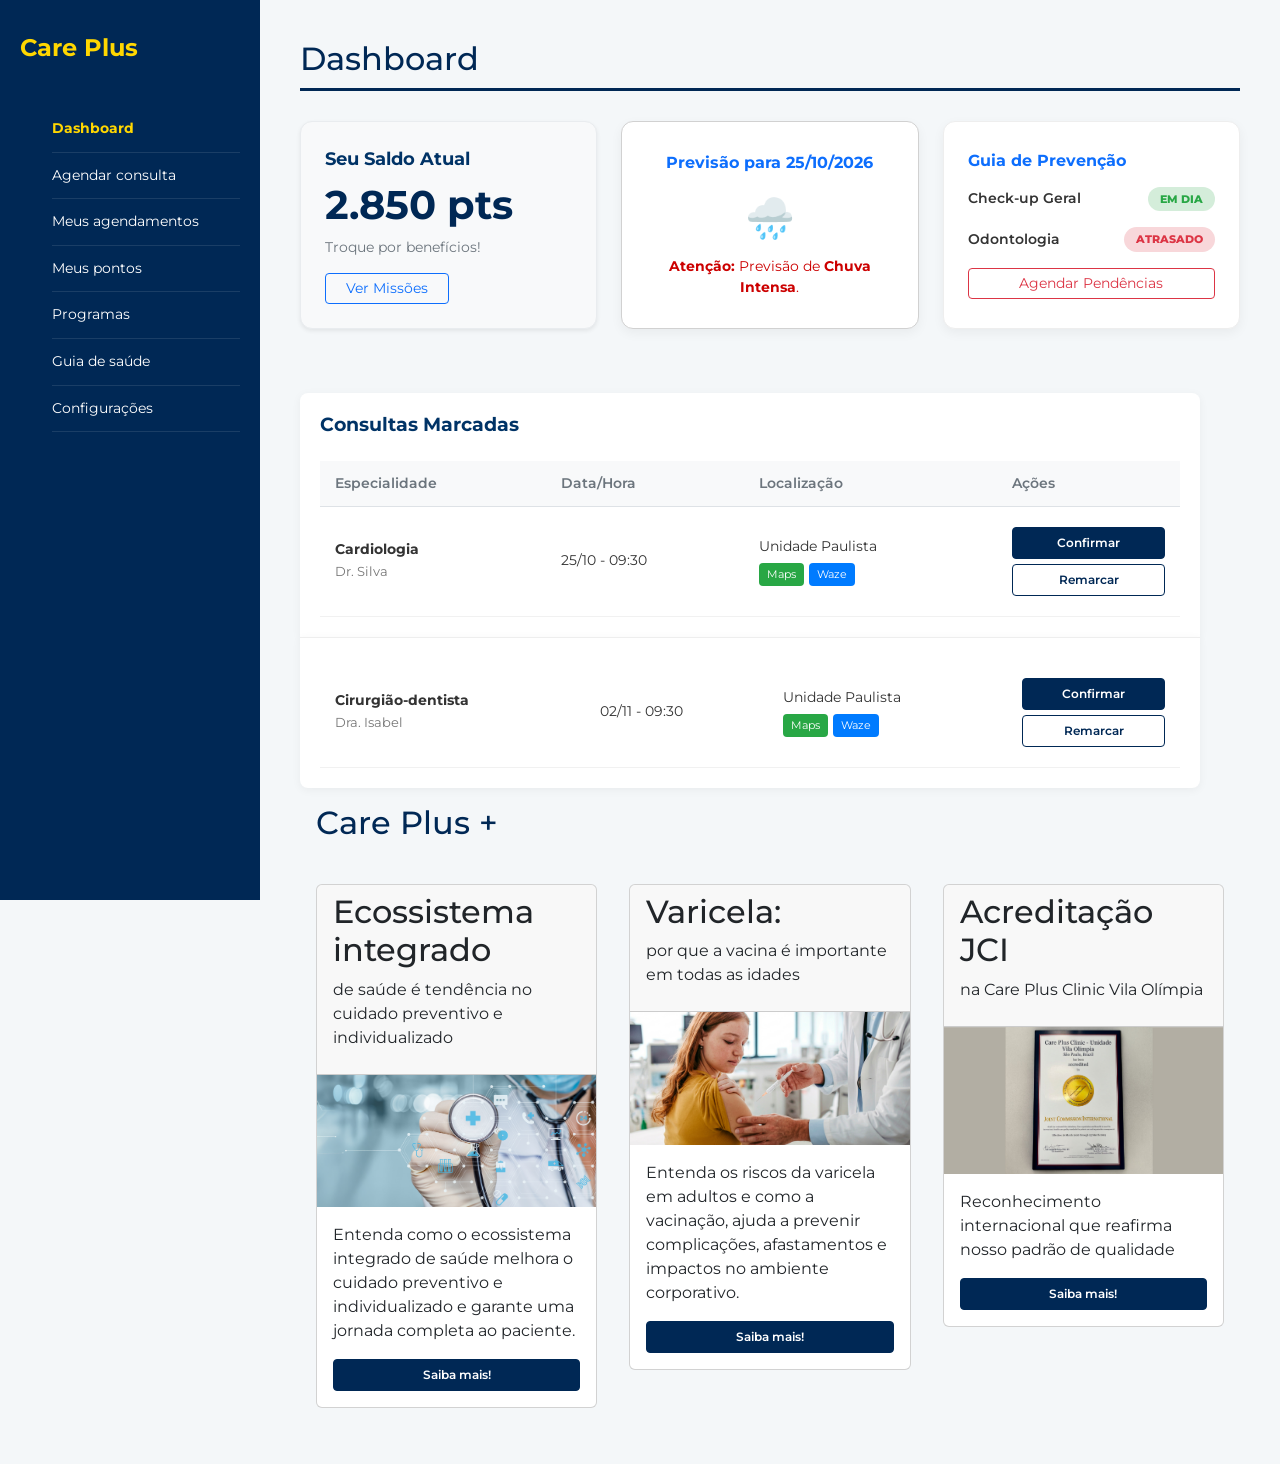
==== index.html @ 46549e26 "First commit" ====
<!DOCTYPE html>
<html lang="pt-BR">

<head>
    <meta charset="UTF-8">
    <meta name="viewport" content="width=device-width, initial-scale=1.0">
    <link href="https://fonts.googleapis.com/css2?family=Montserrat:wght@400;700&display=swap" rel="stylesheet">
    <link href="https://cdn.jsdelivr.net/npm/bootstrap@5.3.3/dist/css/bootstrap.min.css" rel="stylesheet" integrity="sha384-QWTKZyjpPEjISv5WaRU9OFeRpok6YctnYmDr5pNlyT2bRjXh0JMhjY6hW+ALEwIH" crossorigin="anonymous">
    <link rel="stylesheet" href="./src/css/style.css">
    <title>Care Plus</title>
</head>

<body>
    <nav class="sidebar">
        <a href="#" class="logo">Care Plus</a>
        <ul class="sidebar-menu">
            <li><a href="./index.html" class="active">Dashboard</a></li>
            <li><a href="./Agendar-consulta.html"> Agendar consulta</a></li>
            <li><a href="./Agendamento.html">Meus agendamentos</a></li>
            <li><a href="./Pagina-pontos.html">Meus pontos</a></li>
            <li><a href="">Programas</a></li>
            <li><a href="./Guia-de-saude.html">Guia de saúde</a></li>
            <li><a href="./Configuracoes.html">Configurações</a></li>
        </ul>
    </nav>

    <main class="content">
    <h1 class="page-title">Dashboard</h1>
    <div class="title-underline"></div>

    <!-- Resumo do Dashboard usando Grid do Bootstrap -->
    <div class="row mb-5">
        <!-- Card de Saldo de Pontos -->
        <div class="col-lg-4 col-md-12 mb-3">
            <div class="balance-card h-100 p-4 d-flex flex-column justify-content-center shadow-sm">
                <p class="balance-label mb-2">Seu Saldo Atual</p>
                <h2 class="balance-value mb-2" style="font-size: 2.5rem;">2.850 pts</h2>
                <p class="balance-footer mb-0">Troque por benefícios!</p>
                <a href="./Pagina-pontos.html" class="btn btn-sm btn-outline-primary mt-3 w-50">Ver Missões</a>
            </div>
        </div>

        <!-- Card de Previsão do Tempo (Movido para o grid) -->
        <div class="col-lg-4 col-md-6 mb-3">
            <div class="booking-card weather-card h-100 p-4 d-flex flex-column justify-content-center">
                <h3 class="fs-6 text-primary fw-bold mb-3">Previsão para <span id="weather-date">25/10/2026</span></h3>
                <div class="weather-info text-center">
                    <div id="weather-icon" style="font-size: 2.5rem;">🌧️</div>
                    <p class="weather-alert mt-2 mb-0" id="weather-text" style="font-size: 0.85rem;">
                        <strong>Atenção:</strong> Previsão de <strong>Chuva Intensa</strong>.
                    </p>
                </div>
            </div>
        </div>

        <!-- Card de Status do Guia de Saúde -->
        <div class="col-lg-4 col-md-6 mb-3">
            <div class="booking-card h-100 p-4 d-flex flex-column justify-content-center">
                <h3 class="fs-6 text-primary fw-bold mb-3">Guia de Prevenção</h3>
                <div class="d-flex justify-content-between align-items-center mb-3">
                    <span class="fw-semibold" style="font-size: 0.9rem; color: #333;">Check-up Geral</span>
                    <span class="status-badge status-on-time">EM DIA</span>
                </div>
                <div class="d-flex justify-content-between align-items-center">
                    <span class="fw-semibold" style="font-size: 0.9rem; color: #333;">Odontologia</span>
                    <span class="status-badge status-late">ATRASADO</span>
                </div>
                <a href="./Guia-de-saude.html" class="btn btn-sm btn-outline-danger mt-3 w-100">Agendar Pendências</a>
            </div>
        </div>
    </div>

    <!-- Container para aproximar os cards -->
    <div class="cards-container">
        <!-- Primeiro Card (com título) -->
        <div class="appointment-card">
            <h2 class="card-subtitle">Consultas Marcadas</h2>
            <table class="appointment-table">
                <thead class="table-header">
                    <tr>
                        <th>Especialidade</th>
                        <th>Data/Hora</th>
                        <th>Localização</th>
                        <th>Ações</th>
                    </tr>
                </thead>
                <tbody>
                    <tr class="table-row">
                        <td class="specialty-info">
                            <strong>Cardiologia</strong>
                            <span>Dr. Silva</span>
                        </td>
                        <td>25/10 - 09:30</td>
                        <td>
                            <div class="location-container">
                                <span class="location-name">Unidade Paulista</span>
                                <div class="map-buttons">
                                    <a href="#" class="btn-tag btn-maps">Maps</a>
                                    <a href="#" class="btn-tag btn-waze">Waze</a>
                                </div>
                            </div>
                        </td>
                        <td>
                            <div class="action-buttons">
                                <button class="btn-action btn-confirm">Confirmar</button>
                                <button class="btn-action btn-reschedule">Remarcar</button>
                            </div>
                        </td>
                    </tr>
                </tbody>
            </table>
        </div>

        <!-- Segundo Card (sem título repetido, colado ao de cima) -->
        <div class="appointment-card no-title">
            <table class="appointment-table">
                <tbody>
                    <tr class="table-row">
                        <td class="specialty-info">
                            <strong>Cirurgião-dentista</strong>
                            <span>Dra. Isabel</span>
                        </td>
                        <td>02/11 - 09:30</td>
                        <td>
                            <div class="location-container">
                                <span class="location-name">Unidade Paulista</span>
                                <div class="map-buttons">
                                    <a href="#" class="btn-tag btn-maps">Maps</a>
                                    <a href="#" class="btn-tag btn-waze">Waze</a>
                                </div>
                            </div>
                        </td>
                        <td>
                            <div class="action-buttons">
                                <button class="btn-action btn-confirm">Confirmar</button>
                                <button class="btn-action btn-reschedule">Remarcar</button>
                            </div>
                        </td>
                    </tr>
                </tbody>
            </table>
        </div>
        <h1 class="page-title p-3">Care Plus +</h1>
        <div class="container">
                <div class="row">
                    <div class="col-lg-4 col-md-6 col-12 p-3">
                        <article class="card">
                            <header class="card-header">
                                <h2>Ecossistema integrado</h2>
                                <p>de saúde é tendência no cuidado preventivo e individualizado</p>
                            </header>
                            <img src="./src/img/adb32c8ff8721509fed67915687e9dc5dc187ed1.png" alt="Ecossistema integrado de saúde">
                            <div class="card-body">
                                <p class="card-text">
                                    Entenda como o ecossistema integrado de saúde melhora o cuidado preventivo e individualizado e garante uma jornada completa ao paciente.
                                </p>
                                <div class="action-buttons">
                                    <a href="#" class="btn btn-action btn-confirm">Saiba mais!</a>
                                </div>
                            </div>
                        </article>
                    </div>
                    <div class="col-lg-4 col-md-6 col-12 p-3">
                        <article class="card">
                            <header class="card-header">
                                <h2>Varicela:</h2>
                                <p>por que a vacina é importante em todas as idades</p>
                            </header>
                            <img src="./src/img/3e866a7a24cf7e8a4d8854680a88104a58f24cfa.png" alt="Ecossistema integrado de saúde">
                            <div class="card-body">
                                <p class="card-text">
                                    Entenda os riscos da varicela em adultos e como a vacinação, ajuda a prevenir complicações, afastamentos e impactos no ambiente corporativo.
                                </p>
                                <div class="action-buttons">
                                    <a href="#" class="btn btn-action btn-confirm">Saiba mais!</a>
                                </div>
                            </div>
                        </article>
                    </div>
                    <div class="col-lg-4 col-md-6 col-12 p-3">
                        <article class="card">
                            <header class="card-header">
                                <h2>Acreditação JCI</h2>
                                <p>na Care Plus Clinic Vila Olímpia </p>
                            </header>
                            <img src="./src/img/638dde275ce7fde5e93590af9e7d59e9646ac11d.jpeg" alt="Ecossistema integrado de saúde">
                            <div class="card-body">
                                <p class="card-text">
                                    Reconhecimento internacional que reafirma nosso padrão de qualidade
                                </p>
                                <div class="action-buttons">
                                    <a href="#" class="btn btn-action btn-confirm">Saiba mais!</a>
                                </div>
                            </div>
                        </article>
                    </div>
                </div>
            </div>
    </div>
</main>
    <script src="https://cdn.jsdelivr.net/npm/bootstrap@5.3.3/dist/js/bootstrap.bundle.min.js" integrity="sha384-YvpcrYf0tY3lHB60NNkmxc5s9fDVZLESaAA55NDzOxhy9GkcIdslK1eN7N6jIeHz" crossorigin="anonymous"></script>
</body>

</html>
---- src/css/style.css ----
:root {
    --azul-escuro: #002855;
    --azul-tag: #007bff;
    --verde-tag: #28a745;
    --cinza-fundo: #f4f7f9;
    --dourado: #FFD700;
}

* { margin: 0; padding: 0; box-sizing: border-box; font-family: 'Montserrat', sans-serif; }

body { display: flex; background-color: var(--cinza-fundo); min-height: 100vh; flex-direction: row; }
img { max-width: 100%; height: auto; }

/* SIDEBAR */
.sidebar {
    width: 260px;
    background-color: var(--azul-escuro);
    color: white;
    padding: 30px 20px;
    height: 100vh;
    position: fixed;
}

.sidebar .logo {
    font-size: 1.5rem;
    font-weight: 700;
    color: var(--dourado);
    text-decoration: none;
    display: block;
    margin-bottom: 40px;
}

.sidebar-menu { list-style: none; }
.sidebar-menu a {
    color: white;
    text-decoration: none;
    display: block;
    padding: 12px 0;
    border-bottom: 1px solid rgba(255,255,255,0.1);
    font-size: 0.9rem;
}

.sidebar-menu a.active { color: var(--dourado); font-weight: 700; }

/* CONTENT AREA */
.content { margin-left: 260px; padding: 40px; width: calc(100% - 260px); }

.page-title { color: var(--azul-escuro); font-size: 2rem; margin-bottom: 10px; }
.title-underline { height: 3px; background: var(--azul-escuro); width: 100%; margin-bottom: 30px; }

/* CARDS PROXIMITY */
.cards-container { display: flex; flex-direction: column; gap: 0px; } /* Gap 0 para ficarem colados */

.appointment-card {
    background: white;
    padding: 20px;
    border-radius: 8px 8px 0 0;
    box-shadow: 0 2px 10px rgba(0,0,0,0.05);
    max-width: 900px;
    width: 100%;
}

.appointment-card.no-title {
    border-radius: 0 0 8px 8px;
    border-top: 1px solid #eee;
}

.card-subtitle { color: var(--azul-escuro); font-size: 1.1rem; margin-bottom: 20px; }

/* TABLE STYLES */
.appointment-table { width: 100%; border-collapse: collapse; }
.table-header th { text-align: left; padding: 10px; color: #666; font-size: 0.8rem; border-bottom: 1px solid #eee; }
.table-row td { padding: 15px 10px; border-bottom: 1px solid #f9f9f9; font-size: 0.9rem; }

.specialty-info strong { display: block; }
.specialty-info span { font-size: 0.8rem; color: #777; }

/* BUTTONS */
.map-buttons { display: flex; gap: 5px; margin-top: 5px; }
.btn-tag { padding: 3px 8px; border-radius: 4px; color: white; font-size: 0.7rem; text-decoration: none; }
.btn-maps { background: var(--verde-tag); }
.btn-waze { background: var(--azul-tag); }

.action-buttons { display: flex; flex-direction: column; gap: 5px; }
.btn-action { padding: 6px; border-radius: 4px; border: 1px solid var(--azul-escuro); font-weight: 600; cursor: pointer; font-size: 0.75rem; }
.btn-confirm { background: var(--azul-escuro); color: white; }
.btn-reschedule { background: white; color: var(--azul-escuro); }

.points-dashboard {
    display: flex;
    justify-content: space-between;
    align-items: flex-start;
    gap: 40px;
    max-width: 1000px;
}

.points-info {
    flex: 2;
    display: flex;
    flex-direction: column;
    gap: 20px;
}

/* Card de Saldo */
.balance-card {
    background-color: #f8f9fa;
    padding: 30px;
    border-radius: 12px;
    border: 1px solid #e9ecef;
}

.balance-label {
    color: #003366;
    font-weight: 700;
    font-size: 1.1rem;
    margin-bottom: 10px;
}

.balance-value {
    color: #002855;
    font-size: 3rem;
    font-weight: 700;
    margin-bottom: 10px;
}

.balance-footer {
    color: #6c757d;
    font-size: 0.85rem;
}

/* Missões */
.missions-container {
    display: flex;
    flex-direction: column;
    gap: 15px;
}

.mission-card {
    background: white;
    padding: 20px;
    border-radius: 8px;
    box-shadow: 0 4px 12px rgba(0,0,0,0.05);
    position: relative;
    overflow: hidden;
}

/* Detalhe dourado no topo do card de missão */
.mission-accent.gold {
    position: absolute;
    top: 0;
    left: 0;
    width: 100%;
    height: 4px;
    background-color: #FFD700;
}

.mission-card h3 {
    color: #003366;
    font-size: 1.2rem;
    margin-bottom: 10px;
}

.mission-card p {
    color: #444;
    font-size: 0.9rem;
    margin-bottom: 15px;
}

.btn-participate {
    background-color: #002855;
    color: white;
    border: none;
    padding: 8px 20px;
    border-radius: 4px;
    font-weight: 600;
    cursor: pointer;
    font-size: 0.8rem;
}

/* Espaço da Bibi */
.bibi-section {
    flex: 1;
    display: flex;
    justify-content: center;
}

.bibi-placeholder {
    width: 200px;
    height: 200px;
    border: 2px dashed #ccc;
    border-radius: 50%;
    display: flex;
    align-items: center;
    justify-content: center;
    color: #999;
    font-size: 0.8rem;
    text-align: center;
    background-color: rgba(255, 255, 255, 0.5);
}


/* Container do Card de Prevenção */
.prevention-card {
    background: white;
    padding: 30px;
    border-radius: 12px;
    box-shadow: 0 4px 12px rgba(0,0,0,0.05);
    max-width: 900px;
}

.card-subtitle {
    color: #003366;
    font-size: 1.2rem;
    font-weight: 700;
    margin-bottom: 25px;
}

/* Tabela de Histórico */
.history-table {
    width: 100%;
    border-collapse: collapse;
}

.table-header {
    background-color: #f8f9fa;
    text-align: left;
}

.table-header th {
    padding: 12px 15px;
    color: #6c757d;
    font-size: 0.85rem;
    font-weight: 600;
    border-bottom: 1px solid #dee2e6;
}

.table-row td {
    padding: 20px 15px;
    border-bottom: 1px solid #f1f1f1;
    font-size: 0.9rem;
    color: #333;
    vertical-align: middle;
}

/* Badges de Status (Em dia / Atrasado) */
.status-badge {
    display: inline-block;
    padding: 4px 12px;
    border-radius: 20px;
    font-size: 0.7rem;
    font-weight: 800;
    text-align: center;
}

.status-on-time {
    background-color: #d4edda;
    color: #28a745; /* Verde */
}

.status-late {
    background-color: #f8d7da;
    color: #dc3545; /* Vermelho */
}

/* Botão Agendar Agora */
.btn-schedule-now {
    background-color: #002855;
    color: white;
    border: none;
    padding: 8px 18px;
    border-radius: 4px;
    font-weight: 700;
    font-size: 0.8rem;
    cursor: pointer;
    transition: background 0.3s;
}

.btn-schedule-now:hover {
    background-color: #003d80;
}


/* GRID DE CONFIGURAÇÕES */
.settings-grid {
    display: grid;
    grid-template-columns: 1fr 1fr;
    gap: 25px;
    align-items: start;
}

.settings-card {
    background: white;
    padding: 25px;
    border-radius: 12px;
    box-shadow: 0 4px 15px rgba(0,0,0,0.05);
    margin-bottom: 25px;
}

.settings-card h3 {
    color: var(--azul-escuro);
    margin-bottom: 20px;
    font-size: 1.1rem;
    border-bottom: 1px solid #f0f0f0;
    padding-bottom: 10px;
}

/* CAMPOS DE ENTRADA */
.custom-form-group { margin-bottom: 15px; }
.custom-form-group label { display: block; font-size: 0.8rem; font-weight: 700; color: #555; margin-bottom: 5px; }
.custom-form-group input {
    width: 100%;
    padding: 10px;
    border: 1px solid #ddd;
    border-radius: 6px;
    background: #fdfdfd;
    font-size: 0.9rem;
}

.input-row { display: grid; grid-template-columns: 1fr 1fr; gap: 15px; }
.editable-input { position: relative; }
.edit-icon { position: absolute; right: 10px; top: 50%; transform: translateY(-50%); color: #002855; cursor: pointer; }

/* BOTÕES ESPECÍFICOS */
.btn-green { background: #28a745; color: white; border: none; padding: 5px 15px; border-radius: 4px; font-weight: 600; cursor: pointer; }
.btn-text { background: none; border: none; color: #002855; font-weight: 700; text-decoration: underline; cursor: pointer; font-size: 0.85rem; }
.btn-danger { background: #d9534f; color: white; border: none; padding: 12px; border-radius: 6px; font-weight: 700; cursor: pointer; }
.full-width { width: 100%; }

/* CARTEIRINHA DIGITAL */
.digital-card-preview {
    background: linear-gradient(135deg, #002855 0%, #004080 100%);
    border-radius: 10px;
    padding: 20px;
    color: white;
    position: relative;
    margin-top: 15px;
    display: flex;
    justify-content: space-between;
    align-items: center;
}

.card-brand { font-weight: 700; font-size: 0.9rem; }
.card-qr img { width: 60px; height: 60px; background: white; padding: 3px; border-radius: 4px; }

/* SWITCH (TOGGLE) */
.switch { position: relative; display: inline-block; width: 44px; height: 22px; }
.switch input { opacity: 0; width: 0; height: 0; }
.slider { position: absolute; cursor: pointer; top: 0; left: 0; right: 0; bottom: 0; background-color: #ccc; transition: .4s; border-radius: 34px; }
.slider:before { position: absolute; content: ""; height: 16px; width: 16px; left: 3px; bottom: 3px; background-color: white; transition: .4s; border-radius: 50%; }
input:checked + .slider { background-color: #28a745; }
input:checked + .slider:before { transform: translateX(22px); }

/* Container da Mascote */
.bibi-section {
    flex: 1;
    display: flex;
    justify-content: center;
    align-items: center;
    padding: 20px;
}

.bibi-container {
    width: 280px;  /* Tamanho fixo no desktop */
    height: 280px;
    border-radius: 50%;
    overflow: hidden; /* Corta o que sobrar da imagem para ficar circular */
    border: 4px solid #ffffff;
    box-shadow: 0 8px 24px rgba(0, 0, 0, 0.1);
    background-color: #f8f9fa;
    display: flex;
    justify-content: center;
    align-items: center;
}

/* Estilo da Imagem da Bibi */
.bibi-img {
    width: 100%;
    height: 100%;
    object-fit: cover; /* Faz a imagem preencher o círculo sem esticar ou achatar */
    object-position: center; /* Mantém o foco no centro da imagem */
    display: block;
}


/* Layout em Grade Superior */
.booking-top-grid {
    display: grid;
    grid-template-columns: 1fr 1.2fr 1.2fr;
    gap: 20px;
    margin-bottom: 25px;
}

.booking-card {
    background: white;
    padding: 20px;
    border-radius: 12px;
    box-shadow: 0 4px 12px rgba(0,0,0,0.05);
    border: 1px solid #eee;
}

.booking-card h3 {
    color: #003366;
    font-size: 1rem;
    margin-bottom: 15px;
    font-weight: 700;
}

/* Previsão do Tempo */
.weather-card {
    text-align: center;
    border: 1px solid #d1d1d1;
}

.weather-alert {
    color: #cc0000;
    font-size: 0.9rem;
    margin: 10px 0;
}

.weather-tip {
    font-size: 0.75rem;
    color: #555;
    font-style: italic;
}

/* Filtros */
.filters-grid {
    display: grid;
    grid-template-columns: repeat(4, 1fr);
    gap: 15px;
    margin-top: 20px;
}

.filter-group label {
    display: block;
    font-size: 0.85rem;
    font-weight: 700;
    margin-bottom: 8px;
    color: #333;
}

.custom-select {
    width: 100%;
    padding: 10px;
    border-radius: 6px;
    border: 1px solid #ccc;
    background-color: #f9f9f9;
    color: #444;
}

/* Botões de Agendamento */
.booking-actions {
    display: flex;
    justify-content: center;
    gap: 20px;
    margin-top: 40px;
    padding-top: 20px;
    border-top: 1px solid #eee;
}

.btn-primary {
    background-color: #002855;
    color: white;
    padding: 15px 30px;
    border: none;
    border-radius: 8px;
    font-weight: 700;
    cursor: pointer;
    transition: 0.3s;
}

.btn-online {
    background-color: #28a745;
    color: white;
    padding: 15px 30px;
    border: none;
    border-radius: 8px;
    font-weight: 700;
    cursor: pointer;
    transition: 0.3s;
}

.btn-online:hover { background-color: #218838; }
.btn-primary:hover { background-color: #003d80; }


.calendar-container {
    background: #fff;
    width: 100%;
    max-width: 350px;
    margin: 0 auto;
}

.calendar-header {
    display: flex;
    justify-content: space-between;
    align-items: center;
    padding: 10px;
    background-color: #002855;
    color: white;
    border-radius: 8px 8px 0 0;
}

.calendar-header button {
    background: none;
    border: none;
    color: white;
    font-size: 1.2rem;
    cursor: pointer;
}

.calendar-weekdays {
    display: grid;
    grid-template-columns: repeat(7, 1fr);
    text-align: center;
    font-weight: bold;
    font-size: 0.8rem;
    padding: 10px 0;
    background: #f8f9fa;
}

.calendar-days {
    display: grid;
    grid-template-columns: repeat(7, 1fr);
    gap: 5px;
    padding: 10px;
}

.calendar-day {
    aspect-ratio: 1 / 1;
    display: flex;
    align-items: center;
    justify-content: center;
    cursor: pointer;
    border-radius: 50%;
    font-size: 0.9rem;
    transition: 0.2s;
}

.calendar-day:hover {
    background-color: #e9ecef;
}

.calendar-day.selected {
    background-color: #002855 !important;
    color: white;
    font-weight: bold;
}

.calendar-day.today {
    border: 2px solid #002855;
}

.calendar-day.empty {
    cursor: default;
}

/* ========================================= */
/* MEDIA QUERIES (RESPONSIVIDADE CONSOLIDADA) */
/* ========================================= */

@media (max-width: 1100px) {
    .booking-top-grid, .filters-grid { grid-template-columns: 1fr; }
    .booking-actions { flex-direction: column; }
}

@media (max-width: 1024px) {
    .settings-grid { grid-template-columns: 1fr; }
}

@media (max-width: 768px) {
    body { flex-direction: column; }
    .sidebar { width: 100%; height: auto; position: relative; padding: 20px; }
    .sidebar-menu { display: flex; flex-wrap: wrap; gap: 10px; }
    .sidebar-menu a { border: none; padding: 5px 10px; background: rgba(255,255,255,0.1); border-radius: 4px; }
    .content { margin-left: 0; padding: 20px; width: 100%; }
    
    .appointment-table thead { display: none; }
    .table-row { display: flex; flex-direction: column; border-bottom: 2px solid #eee; }
    
    .points-dashboard { flex-direction: column-reverse; align-items: center; }
    .bibi-container { width: 180px; height: 180px; }
    .bibi-section { order: -1; margin-bottom: 20px; }
    
    .input-row { grid-template-columns: 1fr; }
}

@media (max-width: 600px) {
    .history-table thead { display: none; }
    .table-row { display: flex; flex-direction: column; gap: 10px; padding: 15px 0; }
    .table-row td { padding: 5px 15px; border: none; }
}
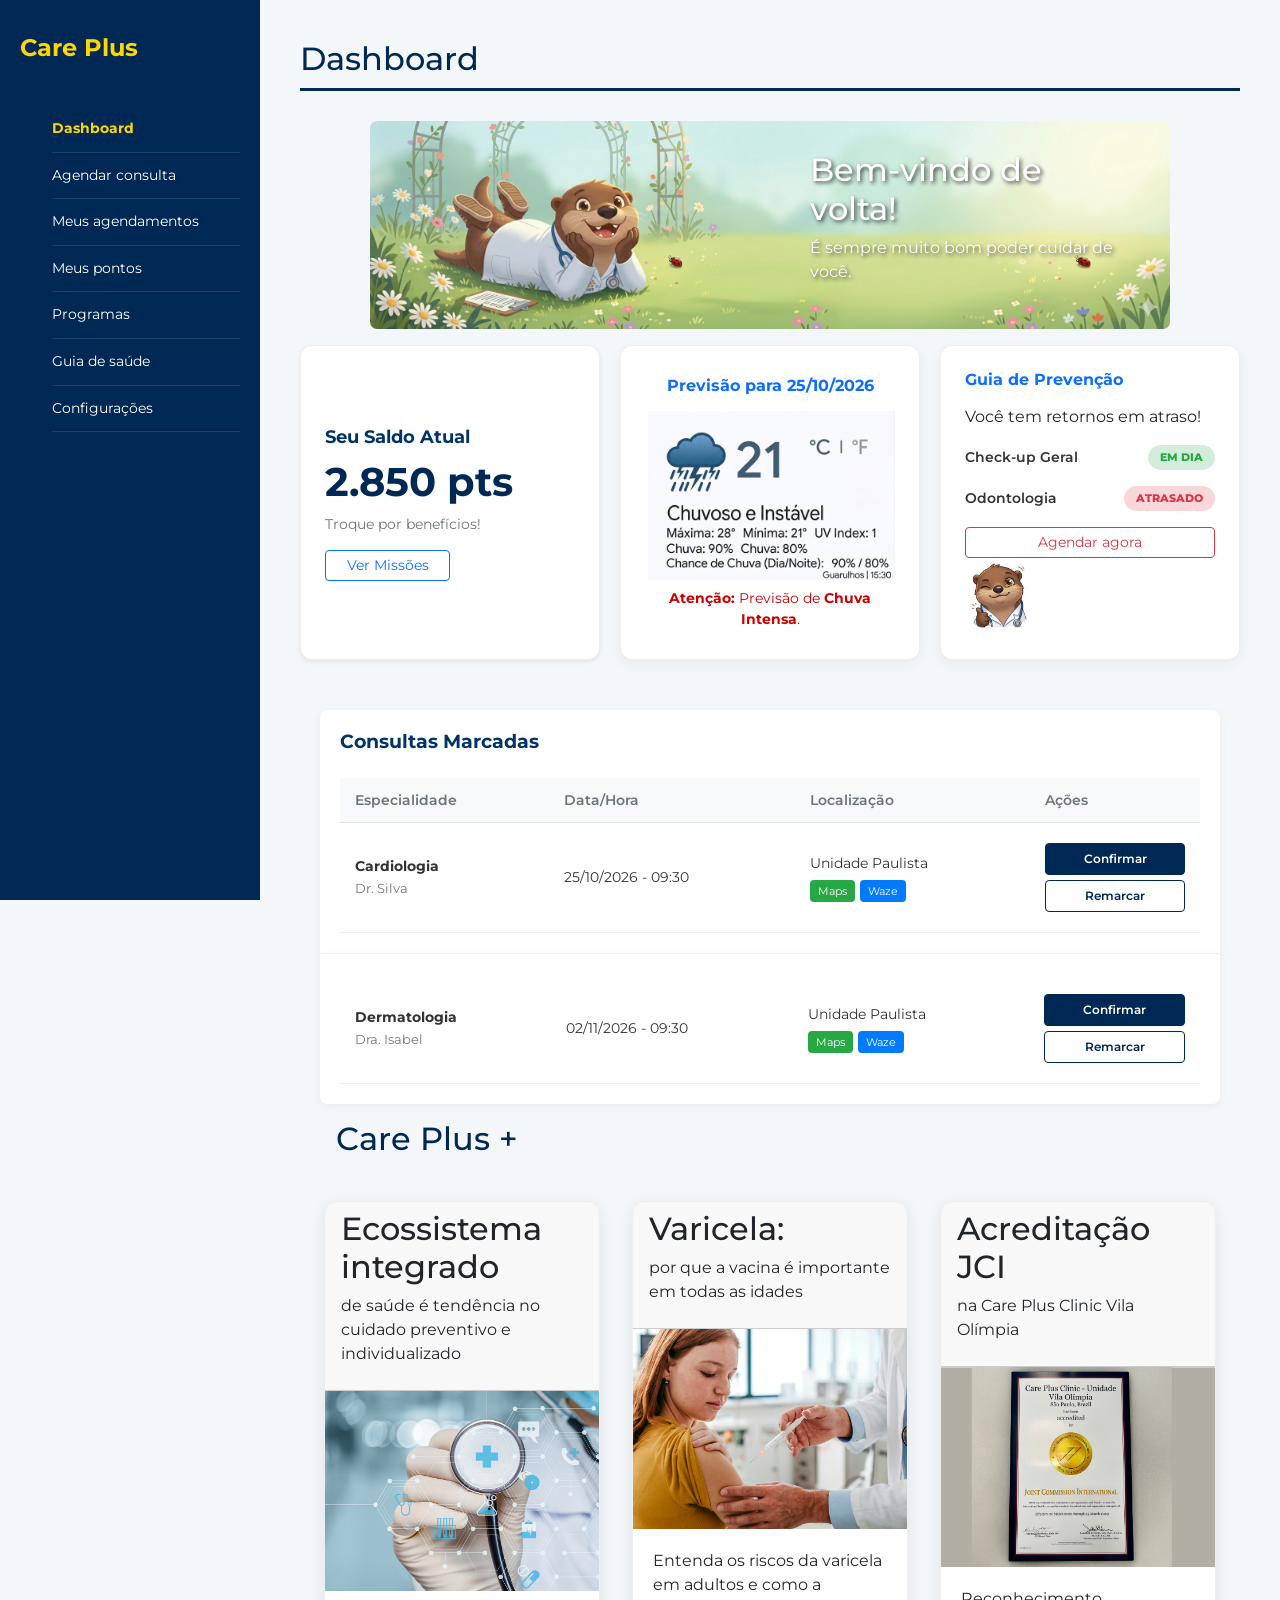
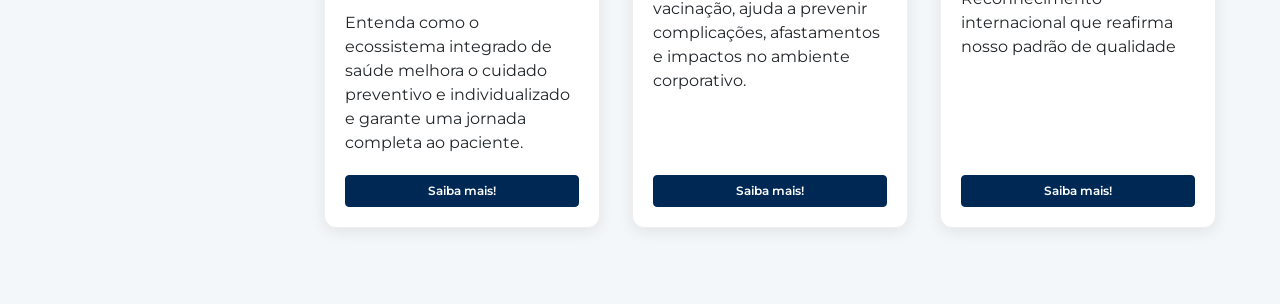
==== commit 9bf7e435: "Atualização do Dashboard - botões, cards, mascote e interações." ====
--- a/index.html
+++ b/index.html
@@ -5,7 +5,8 @@
     <meta charset="UTF-8">
     <meta name="viewport" content="width=device-width, initial-scale=1.0">
     <link href="https://fonts.googleapis.com/css2?family=Montserrat:wght@400;700&display=swap" rel="stylesheet">
-    <link href="https://cdn.jsdelivr.net/npm/bootstrap@5.3.3/dist/css/bootstrap.min.css" rel="stylesheet" integrity="sha384-QWTKZyjpPEjISv5WaRU9OFeRpok6YctnYmDr5pNlyT2bRjXh0JMhjY6hW+ALEwIH" crossorigin="anonymous">
+    <link href="https://cdn.jsdelivr.net/npm/bootstrap@5.3.3/dist/css/bootstrap.min.css" rel="stylesheet"
+        integrity="sha384-QWTKZyjpPEjISv5WaRU9OFeRpok6YctnYmDr5pNlyT2bRjXh0JMhjY6hW+ALEwIH" crossorigin="anonymous">
     <link rel="stylesheet" href="./src/css/style.css">
     <title>Care Plus</title>
 </head>
@@ -25,123 +26,145 @@
     </nav>
 
     <main class="content">
-    <h1 class="page-title">Dashboard</h1>
-    <div class="title-underline"></div>
-
-    <!-- Resumo do Dashboard usando Grid do Bootstrap -->
-    <div class="row mb-5">
-        <!-- Card de Saldo de Pontos -->
-        <div class="col-lg-4 col-md-12 mb-3">
-            <div class="balance-card h-100 p-4 d-flex flex-column justify-content-center shadow-sm">
-                <p class="balance-label mb-2">Seu Saldo Atual</p>
-                <h2 class="balance-value mb-2" style="font-size: 2.5rem;">2.850 pts</h2>
-                <p class="balance-footer mb-0">Troque por benefícios!</p>
-                <a href="./Pagina-pontos.html" class="btn btn-sm btn-outline-primary mt-3 w-50">Ver Missões</a>
-            </div>
-        </div>
-
-        <!-- Card de Previsão do Tempo (Movido para o grid) -->
-        <div class="col-lg-4 col-md-6 mb-3">
-            <div class="booking-card weather-card h-100 p-4 d-flex flex-column justify-content-center">
-                <h3 class="fs-6 text-primary fw-bold mb-3">Previsão para <span id="weather-date">25/10/2026</span></h3>
-                <div class="weather-info text-center">
-                    <div id="weather-icon" style="font-size: 2.5rem;">🌧️</div>
-                    <p class="weather-alert mt-2 mb-0" id="weather-text" style="font-size: 0.85rem;">
-                        <strong>Atenção:</strong> Previsão de <strong>Chuva Intensa</strong>.
-                    </p>
-                </div>
-            </div>
-        </div>
-
-        <!-- Card de Status do Guia de Saúde -->
-        <div class="col-lg-4 col-md-6 mb-3">
-            <div class="booking-card h-100 p-4 d-flex flex-column justify-content-center">
-                <h3 class="fs-6 text-primary fw-bold mb-3">Guia de Prevenção</h3>
-                <div class="d-flex justify-content-between align-items-center mb-3">
-                    <span class="fw-semibold" style="font-size: 0.9rem; color: #333;">Check-up Geral</span>
-                    <span class="status-badge status-on-time">EM DIA</span>
-                </div>
-                <div class="d-flex justify-content-between align-items-center">
-                    <span class="fw-semibold" style="font-size: 0.9rem; color: #333;">Odontologia</span>
-                    <span class="status-badge status-late">ATRASADO</span>
-                </div>
-                <a href="./Guia-de-saude.html" class="btn btn-sm btn-outline-danger mt-3 w-100">Agendar Pendências</a>
-            </div>
-        </div>
-    </div>
-
-    <!-- Container para aproximar os cards -->
-    <div class="cards-container">
-        <!-- Primeiro Card (com título) -->
-        <div class="appointment-card">
-            <h2 class="card-subtitle">Consultas Marcadas</h2>
-            <table class="appointment-table">
-                <thead class="table-header">
-                    <tr>
-                        <th>Especialidade</th>
-                        <th>Data/Hora</th>
-                        <th>Localização</th>
-                        <th>Ações</th>
-                    </tr>
-                </thead>
-                <tbody>
-                    <tr class="table-row">
-                        <td class="specialty-info">
-                            <strong>Cardiologia</strong>
-                            <span>Dr. Silva</span>
-                        </td>
-                        <td>25/10 - 09:30</td>
-                        <td>
-                            <div class="location-container">
-                                <span class="location-name">Unidade Paulista</span>
-                                <div class="map-buttons">
-                                    <a href="#" class="btn-tag btn-maps">Maps</a>
-                                    <a href="#" class="btn-tag btn-waze">Waze</a>
-                                </div>
-                            </div>
-                        </td>
-                        <td>
-                            <div class="action-buttons">
-                                <button class="btn-action btn-confirm">Confirmar</button>
-                                <button class="btn-action btn-reschedule">Remarcar</button>
-                            </div>
-                        </td>
-                    </tr>
-                </tbody>
-            </table>
-        </div>
-
-        <!-- Segundo Card (sem título repetido, colado ao de cima) -->
-        <div class="appointment-card no-title">
-            <table class="appointment-table">
-                <tbody>
-                    <tr class="table-row">
-                        <td class="specialty-info">
-                            <strong>Cirurgião-dentista</strong>
-                            <span>Dra. Isabel</span>
-                        </td>
-                        <td>02/11 - 09:30</td>
-                        <td>
-                            <div class="location-container">
-                                <span class="location-name">Unidade Paulista</span>
-                                <div class="map-buttons">
-                                    <a href="#" class="btn-tag btn-maps">Maps</a>
-                                    <a href="#" class="btn-tag btn-waze">Waze</a>
-                                </div>
-                            </div>
-                        </td>
-                        <td>
-                            <div class="action-buttons">
-                                <button class="btn-action btn-confirm">Confirmar</button>
-                                <button class="btn-action btn-reschedule">Remarcar</button>
-                            </div>
-                        </td>
-                    </tr>
-                </tbody>
-            </table>
-        </div>
-        <h1 class="page-title p-3">Care Plus +</h1>
-        <div class="container">
+        <h1 class="page-title">Dashboard</h1>
+        <div class="title-underline"></div>
+        <!-- Hero -->
+        <div class="container-imagem">
+            <img src="./src/img/Hero-banner.png" alt="Descrição">
+            <div class="texto-sobreposto">
+                <h2>Bem-vindo de volta!</h2>
+                <p>É sempre muito bom poder cuidar de você.</p>
+            </div>
+        </div>
+
+        <!-- Resumo do Dashboard usando Grid do Bootstrap -->
+        <div class="container-topo">
+            <!-- Card de Saldo de Pontos -->
+            <div class="card-topo">
+                <div class="balance-card h-100 p-4 d-flex flex-column justify-content-center shadow-sm">
+                    <p class="balance-label mb-2">Seu Saldo Atual</p>
+                    <h2 class="balance-value mb-2" style="font-size: 2.5rem;">2.850 pts</h2>
+                    <p class="balance-footer mb-0">Troque por benefícios!</p>
+                    <a href="./Pagina-pontos.html" class="btn btn-sm btn-outline-primary mt-3 w-50">Ver Missões</a>
+                </div>
+            </div>
+
+            <!-- Card de Previsão do Tempo (Movido para o grid) -->
+            <div class="card-topo">
+                <div class="booking-card weather-card h-100 p-4 d-flex flex-column justify-content-center">
+                    <h3 class="fs-6 text-primary fw-bold mb-3">Previsão para <span id="weather-date">25/10/2026</span>
+                    </h3>
+                    <div class="weather-info text-center">
+                        <img src="./src/img/chuvoso.png">
+                        <p class="weather-alert mt-2 mb-0" id="weather-text" style="font-size: 0.85rem;">
+                            <strong>Atenção:</strong> Previsão de <strong>Chuva Intensa</strong>.
+                        </p>
+                    </div>
+                </div>
+            </div>
+
+            <!-- Card de Status do Guia de Saúde -->
+            <div class="card-topo">
+                <div class="booking-card h-100 p-4 d-flex flex-column justify-content-center">
+                    <h3 class="fs-6 text-primary fw-bold mb-3">Guia de Prevenção</h3>
+                    <p>Você tem retornos em atraso!</p>
+                    <div class="d-flex justify-content-between align-items-center mb-3">
+                        <span class="fw-semibold" style="font-size: 0.9rem; color: #333;">Check-up Geral</span>
+                        <span class="status-badge status-on-time">EM DIA</span>
+                    </div>
+                    <div class="d-flex justify-content-between align-items-center">
+                        <span class="fw-semibold" style="font-size: 0.9rem; color: #333;">Odontologia</span>
+                        <span class="status-badge status-late">ATRASADO</span>
+                    </div>
+                    <a href="./Agendar-consulta.html" class="btn btn-sm btn-outline-danger mt-3 w-100">Agendar
+                        agora</a>
+                    <div class="mascote-guia">
+                        <img src="./src/img/emojis2.png"></img></div>
+                </div>
+            </div>
+        </div>
+
+        <!-- Container para aproximar os cards -->
+        <div class="cards-container">
+            <!-- Primeiro Card (com título) -->
+            <div class="appointment-card">
+                <h2 class="card-subtitle">Consultas Marcadas</h2>
+                <table class="appointment-table">
+                    <thead class="table-header">
+                        <tr>
+                            <th>Especialidade</th>
+                            <th>Data/Hora</th>
+                            <th>Localização</th>
+                            <th>Ações</th>
+                        </tr>
+                    </thead>
+                    <tbody>
+                        <tr class="table-row">
+                            <td class="specialty-info">
+                                <strong>Cardiologia</strong>
+                                <span>Dr. Silva</span>
+                            </td>
+                            <td class="data-hora-card">25/10/2026 - 09:30</td>
+                            <td>
+                                <div class="location-container">
+                                    <span class="location-name">Unidade Paulista</span>
+                                    <div class="map-buttons">
+                                        <a href="https://www.google.com/maps/search/?api=1&query=-23.5534,-46.6558"
+                                            target="_blank" rel="noopener noreferrer" class="btn-tag btn-maps">Maps</a>
+                                        <a href="https://waze.com/ul?ll=-23.5534,-46.6558&navigate=yes" target="_blank"
+                                            rel="noopener noreferrer" class="btn-tag btn-waze">Waze</a>
+                                    </div>
+                                </div>
+                            </td>
+                            <td>
+                                <div class="action-buttons">
+                                    <button class="btn-action btn-confirm"
+                                        onclick="mostrarConfirmacao()">Confirmar</button>
+                                    <button class="btn-action btn-reschedule"
+                                        onclick="abrirRemarcar(this)">Remarcar</button>
+                                </div>
+                            </td>
+                        </tr>
+                    </tbody>
+                </table>
+            </div>
+
+            <!-- Segundo Card (sem título repetido, colado ao de cima) -->
+            <div class="appointment-card no-title">
+                <table class="appointment-table">
+                    <tbody>
+                        <tr class="table-row">
+                            <td class="specialty-info">
+                                <strong>Dermatologia</strong>
+                                <span>Dra. Isabel</span>
+                            </td>
+                            <td class="data-hora-card">02/11/2026 - 09:30</td>
+                            <td>
+                                <div class="location-container">
+                                    <span class="location-name">Unidade Paulista</span>
+                                    <div class="map-buttons">
+                                        <a href="https://www.google.com/maps/search/?api=1&query=-23.5534,-46.6558"
+                                            target="_blank" rel="noopener noreferrer" class="btn-tag btn-maps">Maps</a>
+                                        <a href="https://waze.com/ul?ll=-23.5534,-46.6558&navigate=yes" target="_blank"
+                                            rel="noopener noreferrer" class="btn-tag btn-waze">Waze</a>
+                                    </div>
+                                </div>
+                            </td>
+                            <td>
+                                <div class="action-buttons">
+                                    <button class="btn-action btn-confirm"
+                                        onclick="mostrarConfirmacao()">Confirmar</button>
+                                    <button class="btn-action btn-reschedule"
+                                        onclick="abrirRemarcar(this)">Remarcar</button>
+                                </div>
+                            </td>
+                        </tr>
+                    </tbody>
+                </table>
+            </div>
+            
+            <div class="container-bottom">
+                <h1 class="page-title p-3">Care Plus +</h1>
                 <div class="row">
                     <div class="col-lg-4 col-md-6 col-12 p-3">
                         <article class="card">
@@ -149,10 +172,12 @@
                                 <h2>Ecossistema integrado</h2>
                                 <p>de saúde é tendência no cuidado preventivo e individualizado</p>
                             </header>
-                            <img src="./src/img/adb32c8ff8721509fed67915687e9dc5dc187ed1.png" alt="Ecossistema integrado de saúde">
+                            <img src="./src/img/adb32c8ff8721509fed67915687e9dc5dc187ed1.png"
+                                alt="Ecossistema integrado de saúde">
                             <div class="card-body">
                                 <p class="card-text">
-                                    Entenda como o ecossistema integrado de saúde melhora o cuidado preventivo e individualizado e garante uma jornada completa ao paciente.
+                                    Entenda como o ecossistema integrado de saúde melhora o cuidado preventivo e
+                                    individualizado e garante uma jornada completa ao paciente.
                                 </p>
                                 <div class="action-buttons">
                                     <a href="#" class="btn btn-action btn-confirm">Saiba mais!</a>
@@ -166,10 +191,12 @@
                                 <h2>Varicela:</h2>
                                 <p>por que a vacina é importante em todas as idades</p>
                             </header>
-                            <img src="./src/img/3e866a7a24cf7e8a4d8854680a88104a58f24cfa.png" alt="Ecossistema integrado de saúde">
+                            <img src="./src/img/3e866a7a24cf7e8a4d8854680a88104a58f24cfa.png"
+                                alt="Ecossistema integrado de saúde">
                             <div class="card-body">
                                 <p class="card-text">
-                                    Entenda os riscos da varicela em adultos e como a vacinação, ajuda a prevenir complicações, afastamentos e impactos no ambiente corporativo.
+                                    Entenda os riscos da varicela em adultos e como a vacinação, ajuda a prevenir
+                                    complicações, afastamentos e impactos no ambiente corporativo.
                                 </p>
                                 <div class="action-buttons">
                                     <a href="#" class="btn btn-action btn-confirm">Saiba mais!</a>
@@ -183,7 +210,8 @@
                                 <h2>Acreditação JCI</h2>
                                 <p>na Care Plus Clinic Vila Olímpia </p>
                             </header>
-                            <img src="./src/img/638dde275ce7fde5e93590af9e7d59e9646ac11d.jpeg" alt="Ecossistema integrado de saúde">
+                            <img src="./src/img/638dde275ce7fde5e93590af9e7d59e9646ac11d.jpeg"
+                                alt="Ecossistema integrado de saúde">
                             <div class="card-body">
                                 <p class="card-text">
                                     Reconhecimento internacional que reafirma nosso padrão de qualidade
@@ -196,9 +224,48 @@
                     </div>
                 </div>
             </div>
+        </div>
+    </main>
+    <script src="https://cdn.jsdelivr.net/npm/bootstrap@5.3.3/dist/js/bootstrap.bundle.min.js"
+        integrity="sha384-YvpcrYf0tY3lHB60NNkmxc5s9fDVZLESaAA55NDzOxhy9GkcIdslK1eN7N6jIeHz"
+        crossorigin="anonymous"></script>
+    <!-- O Modal (Invisível por padrão) -->
+    <div id="modalConfirmacao" class="modal">
+        <div class="modal-content">
+            <div class="icon-success">✓</div>
+            <h2>Consulta Confirmada!</h2>
+            <p>Seu agendamento na <strong>Rua Luís Coelho, 223</strong> foi realizado com sucesso.</p>
+            <button onclick="fecharModal()" class="btn-fechar">Entendido</button>
+        </div>
     </div>
-</main>
-    <script src="https://cdn.jsdelivr.net/npm/bootstrap@5.3.3/dist/js/bootstrap.bundle.min.js" integrity="sha384-YvpcrYf0tY3lHB60NNkmxc5s9fDVZLESaAA55NDzOxhy9GkcIdslK1eN7N6jIeHz" crossorigin="anonymous"></script>
+    <!-- Modal Remarcar -->
+    <div id="modalRemarcar" class="modal">
+        <div class="modal-content">
+            <h3>Remarcar Consulta</h3>
+            <p>Escolha a nova data para seu atendimento na <strong>Rua Luís Coelho, 223</strong>.</p>
+
+            <!-- Campos de Seleção -->
+            <div class="campos-container">
+                <label for="novaData">Data:</label>
+                <input type="date" id="novaData" class="input-minimalista">
+
+                <label for="novoHorario">Horário:</label>
+                <select id="novoHorario" class="input-minimalista">
+                    <option value="09:00">09:00</option>
+                    <option value="10:30">10:30</option>
+                    <option value="14:00">14:00</option>
+                    <option value="16:30">16:30</option>
+                </select>
+            </div>
+
+            <!-- Área dos Botões -->
+            <div class="modal-footer">
+                <button type="button" class="btn-cancelar" onclick="fecharRemarcar()">Cancelar</button>
+                <button type="button" class="btn-salvar" onclick="salvarRemarcacao()">Salvar Alteração</button>
+            </div>
+        </div>
+    </div>
+    <script src="./src/js/modal.js"></script>
 </body>
 
 </html>
--- a/src/css/style.css
+++ b/src/css/style.css
@@ -1,15 +1,43 @@
 :root {
+    /* Cores Principais */
     --azul-escuro: #002855;
+    --azul-hover: #003d80;
     --azul-tag: #007bff;
     --verde-tag: #28a745;
+    --verde-hover: #218838;
+    --dourado: #FFD700;
+    --vermelho-danger: #dc3545;
+
+    /* Tons de Fundo e Texto */
     --cinza-fundo: #f4f7f9;
-    --dourado: #FFD700;
-}
-
-* { margin: 0; padding: 0; box-sizing: border-box; font-family: 'Montserrat', sans-serif; }
-
-body { display: flex; background-color: var(--cinza-fundo); min-height: 100vh; flex-direction: row; }
-img { max-width: 100%; height: auto; }
+    --cinza-claro: #f8f9fa;
+    --cinza-borda: #eee;
+    --cinza-texto-suave: #6c757d;
+    --branco: #ffffff;
+
+    /* Sombras e Transparências */
+    --sombra-leve: 0 4px 12px rgba(0, 0, 0, 0.05);
+    --sombra-card: 0 4px 15px rgba(0, 0, 0, 0.08);
+}
+
+* {
+    margin: 0;
+    padding: 0;
+    box-sizing: border-box;
+    font-family: 'Montserrat', sans-serif;
+}
+
+body {
+    display: flex;
+    background-color: var(--cinza-fundo);
+    min-height: 100vh;
+    flex-direction: row;
+}
+
+img {
+    max-width: 100%;
+    height: auto;
+}
 
 /* SIDEBAR */
 .sidebar {
@@ -30,61 +58,192 @@
     margin-bottom: 40px;
 }
 
-.sidebar-menu { list-style: none; }
+.sidebar-menu {
+    list-style: none;
+}
+
 .sidebar-menu a {
     color: white;
     text-decoration: none;
     display: block;
     padding: 12px 0;
-    border-bottom: 1px solid rgba(255,255,255,0.1);
+    border-bottom: 1px solid rgba(255, 255, 255, 0.1);
     font-size: 0.9rem;
 }
 
-.sidebar-menu a.active { color: var(--dourado); font-weight: 700; }
+.sidebar-menu a.active {
+    color: var(--dourado);
+    font-weight: 700;
+}
 
 /* CONTENT AREA */
-.content { margin-left: 260px; padding: 40px; width: calc(100% - 260px); }
-
-.page-title { color: var(--azul-escuro); font-size: 2rem; margin-bottom: 10px; }
-.title-underline { height: 3px; background: var(--azul-escuro); width: 100%; margin-bottom: 30px; }
+.content {
+    margin-left: 260px;
+    padding: 40px;
+    width: calc(100% - 260px);
+}
+
+.page-title {
+    color: var(--azul-escuro);
+    font-size: 2rem;
+    margin-bottom: 10px;
+}
+
+.title-underline {
+    height: 3px;
+    background: var(--azul-escuro);
+    width: 100%;
+    margin-bottom: 30px;
+}
 
 /* CARDS PROXIMITY */
-.cards-container { display: flex; flex-direction: column; gap: 0px; } /* Gap 0 para ficarem colados */
+.cards-container {
+    display: flex;
+    flex-direction: column;
+    /* Mantém os cards um abaixo do outro */
+    align-items: center;
+    /* Centraliza os itens horizontalmente */
+    width: 100%;
+    /* Garante que o container use a largura total */
+    padding: 20px;
+    /* Espaçamento para não encostar nas bordas da tela */
+}
+
+/* Gap 0 para ficarem colados */
 
 .appointment-card {
     background: white;
     padding: 20px;
+    max-width: 900px;
+    /* Define um limite de largura para o card */
+    width: 100%;
+    /* Faz ele ser responsivo até atingir o max-width */
+    box-shadow: 0 2px 10px rgba(0, 0, 0, 0.05);
+    /* Mantendo suas bordas arredondadas originais */
     border-radius: 8px 8px 0 0;
-    box-shadow: 0 2px 10px rgba(0,0,0,0.05);
-    max-width: 900px;
-    width: 100%;
 }
 
 .appointment-card.no-title {
     border-radius: 0 0 8px 8px;
+    /* Mantém o efeito de "colado" no de cima */
     border-top: 1px solid #eee;
 }
 
-.card-subtitle { color: var(--azul-escuro); font-size: 1.1rem; margin-bottom: 20px; }
+.card-subtitle {
+    color: var(--azul-escuro);
+    font-size: 1.1rem;
+    margin-bottom: 20px;
+}
 
 /* TABLE STYLES */
-.appointment-table { width: 100%; border-collapse: collapse; }
-.table-header th { text-align: left; padding: 10px; color: #666; font-size: 0.8rem; border-bottom: 1px solid #eee; }
-.table-row td { padding: 15px 10px; border-bottom: 1px solid #f9f9f9; font-size: 0.9rem; }
-
-.specialty-info strong { display: block; }
-.specialty-info span { font-size: 0.8rem; color: #777; }
+.appointment-table {
+    width: 100%;
+    border-collapse: collapse;
+}
+
+.table-header th {
+    text-align: left;
+    padding: 10px;
+    color: #666;
+    font-size: 0.8rem;
+    border-bottom: 1px solid #eee;
+}
+
+.table-row td {
+    padding: 15px 10px;
+    border-bottom: 1px solid #f9f9f9;
+    font-size: 0.9rem;
+}
+
+.specialty-info strong {
+    display: block;
+}
+
+.specialty-info span {
+    font-size: 0.8rem;
+    color: #777;
+}
 
 /* BUTTONS */
-.map-buttons { display: flex; gap: 5px; margin-top: 5px; }
-.btn-tag { padding: 3px 8px; border-radius: 4px; color: white; font-size: 0.7rem; text-decoration: none; }
-.btn-maps { background: var(--verde-tag); }
-.btn-waze { background: var(--azul-tag); }
-
-.action-buttons { display: flex; flex-direction: column; gap: 5px; }
-.btn-action { padding: 6px; border-radius: 4px; border: 1px solid var(--azul-escuro); font-weight: 600; cursor: pointer; font-size: 0.75rem; }
-.btn-confirm { background: var(--azul-escuro); color: white; }
-.btn-reschedule { background: white; color: var(--azul-escuro); }
+.map-buttons {
+    display: flex;
+    gap: 5px;
+    margin-top: 5px;
+}
+
+.btn-tag {
+    padding: 3px 8px;
+    border-radius: 4px;
+    color: white;
+    font-size: 0.7rem;
+    text-decoration: none;
+}
+
+/* Suas classes atuais (ajustadas) */
+.btn-maps {
+    background: var(--verde-tag);
+    transition: opacity 0.3s ease;
+    cursor: pointer;
+}
+
+.btn-waze {
+    background: var(--azul-tag);
+    transition: opacity 0.3s ease;
+    cursor: pointer;
+}
+
+/* O QUE ESTAVA FALTANDO: O gatilho do mouse */
+.btn-maps:hover,
+.btn-waze:hover {
+    opacity: 0.7;
+    /* Aqui você define o nível de translucidez */
+}
+
+.action-buttons {
+    display: flex;
+    flex-direction: column;
+    gap: 5px;
+}
+
+.btn-action {
+    padding: 6px;
+    border-radius: 4px;
+    border: 1px solid var(--azul-escuro);
+    font-weight: 600;
+    cursor: pointer;
+    font-size: 0.75rem;
+}
+
+.btn-confirm {
+    background: var(--azul-escuro);
+    border-color: var(--azul-escuro);
+    color: var(--branco);
+    transition: opacity 0.3s ease;
+    /* Adicionado */
+    cursor: pointer;
+
+}
+
+
+.btn-confirm:hover {
+    opacity: 0.7;
+}
+
+.btn-reschedule {
+    background: white;
+    color: var(--azul-escuro);
+    transition: opacity 0.3s ease;
+    /* Adicionado */
+    cursor: pointer;
+    /* Adicionado */
+}
+
+.btn-reschedule:hover {
+    background-color: var(--azul-hover);
+    color: #FFFFFF;
+    border-color: var(--azul-hover);
+    opacity: 0.7;
+}
 
 .points-dashboard {
     display: flex;
@@ -139,7 +298,7 @@
     background: white;
     padding: 20px;
     border-radius: 8px;
-    box-shadow: 0 4px 12px rgba(0,0,0,0.05);
+    box-shadow: 0 4px 12px rgba(0, 0, 0, 0.05);
     position: relative;
     overflow: hidden;
 }
@@ -204,7 +363,7 @@
     background: white;
     padding: 30px;
     border-radius: 12px;
-    box-shadow: 0 4px 12px rgba(0,0,0,0.05);
+    box-shadow: 0 4px 12px rgba(0, 0, 0, 0.05);
     max-width: 900px;
 }
 
@@ -254,12 +413,14 @@
 
 .status-on-time {
     background-color: #d4edda;
-    color: #28a745; /* Verde */
+    color: #28a745;
+    /* Verde */
 }
 
 .status-late {
     background-color: #f8d7da;
-    color: #dc3545; /* Vermelho */
+    color: #dc3545;
+    /* Vermelho */
 }
 
 /* Botão Agendar Agora */
@@ -292,7 +453,7 @@
     background: white;
     padding: 25px;
     border-radius: 12px;
-    box-shadow: 0 4px 15px rgba(0,0,0,0.05);
+    box-shadow: 0 4px 15px rgba(0, 0, 0, 0.05);
     margin-bottom: 25px;
 }
 
@@ -305,8 +466,18 @@
 }
 
 /* CAMPOS DE ENTRADA */
-.custom-form-group { margin-bottom: 15px; }
-.custom-form-group label { display: block; font-size: 0.8rem; font-weight: 700; color: #555; margin-bottom: 5px; }
+.custom-form-group {
+    margin-bottom: 15px;
+}
+
+.custom-form-group label {
+    display: block;
+    font-size: 0.8rem;
+    font-weight: 700;
+    color: #555;
+    margin-bottom: 5px;
+}
+
 .custom-form-group input {
     width: 100%;
     padding: 10px;
@@ -316,15 +487,59 @@
     font-size: 0.9rem;
 }
 
-.input-row { display: grid; grid-template-columns: 1fr 1fr; gap: 15px; }
-.editable-input { position: relative; }
-.edit-icon { position: absolute; right: 10px; top: 50%; transform: translateY(-50%); color: #002855; cursor: pointer; }
+.input-row {
+    display: grid;
+    grid-template-columns: 1fr 1fr;
+    gap: 15px;
+}
+
+.editable-input {
+    position: relative;
+}
+
+.edit-icon {
+    position: absolute;
+    right: 10px;
+    top: 50%;
+    transform: translateY(-50%);
+    color: #002855;
+    cursor: pointer;
+}
 
 /* BOTÕES ESPECÍFICOS */
-.btn-green { background: #28a745; color: white; border: none; padding: 5px 15px; border-radius: 4px; font-weight: 600; cursor: pointer; }
-.btn-text { background: none; border: none; color: #002855; font-weight: 700; text-decoration: underline; cursor: pointer; font-size: 0.85rem; }
-.btn-danger { background: #d9534f; color: white; border: none; padding: 12px; border-radius: 6px; font-weight: 700; cursor: pointer; }
-.full-width { width: 100%; }
+.btn-green {
+    background: #28a745;
+    color: white;
+    border: none;
+    padding: 5px 15px;
+    border-radius: 4px;
+    font-weight: 600;
+    cursor: pointer;
+}
+
+.btn-text {
+    background: none;
+    border: none;
+    color: #002855;
+    font-weight: 700;
+    text-decoration: underline;
+    cursor: pointer;
+    font-size: 0.85rem;
+}
+
+.btn-danger {
+    background: #d9534f;
+    color: white;
+    border: none;
+    padding: 12px;
+    border-radius: 6px;
+    font-weight: 700;
+    cursor: pointer;
+}
+
+.full-width {
+    width: 100%;
+}
 
 /* CARTEIRINHA DIGITAL */
 .digital-card-preview {
@@ -339,16 +554,64 @@
     align-items: center;
 }
 
-.card-brand { font-weight: 700; font-size: 0.9rem; }
-.card-qr img { width: 60px; height: 60px; background: white; padding: 3px; border-radius: 4px; }
+.card-brand {
+    font-weight: 700;
+    font-size: 0.9rem;
+}
+
+.card-qr img {
+    width: 60px;
+    height: 60px;
+    background: white;
+    padding: 3px;
+    border-radius: 4px;
+}
 
 /* SWITCH (TOGGLE) */
-.switch { position: relative; display: inline-block; width: 44px; height: 22px; }
-.switch input { opacity: 0; width: 0; height: 0; }
-.slider { position: absolute; cursor: pointer; top: 0; left: 0; right: 0; bottom: 0; background-color: #ccc; transition: .4s; border-radius: 34px; }
-.slider:before { position: absolute; content: ""; height: 16px; width: 16px; left: 3px; bottom: 3px; background-color: white; transition: .4s; border-radius: 50%; }
-input:checked + .slider { background-color: #28a745; }
-input:checked + .slider:before { transform: translateX(22px); }
+.switch {
+    position: relative;
+    display: inline-block;
+    width: 44px;
+    height: 22px;
+}
+
+.switch input {
+    opacity: 0;
+    width: 0;
+    height: 0;
+}
+
+.slider {
+    position: absolute;
+    cursor: pointer;
+    top: 0;
+    left: 0;
+    right: 0;
+    bottom: 0;
+    background-color: #ccc;
+    transition: .4s;
+    border-radius: 34px;
+}
+
+.slider:before {
+    position: absolute;
+    content: "";
+    height: 16px;
+    width: 16px;
+    left: 3px;
+    bottom: 3px;
+    background-color: white;
+    transition: .4s;
+    border-radius: 50%;
+}
+
+input:checked+.slider {
+    background-color: #28a745;
+}
+
+input:checked+.slider:before {
+    transform: translateX(22px);
+}
 
 /* Container da Mascote */
 .bibi-section {
@@ -360,10 +623,12 @@
 }
 
 .bibi-container {
-    width: 280px;  /* Tamanho fixo no desktop */
+    width: 280px;
+    /* Tamanho fixo no desktop */
     height: 280px;
     border-radius: 50%;
-    overflow: hidden; /* Corta o que sobrar da imagem para ficar circular */
+    overflow: hidden;
+    /* Corta o que sobrar da imagem para ficar circular */
     border: 4px solid #ffffff;
     box-shadow: 0 8px 24px rgba(0, 0, 0, 0.1);
     background-color: #f8f9fa;
@@ -376,8 +641,10 @@
 .bibi-img {
     width: 100%;
     height: 100%;
-    object-fit: cover; /* Faz a imagem preencher o círculo sem esticar ou achatar */
-    object-position: center; /* Mantém o foco no centro da imagem */
+    object-fit: cover;
+    /* Faz a imagem preencher o círculo sem esticar ou achatar */
+    object-position: center;
+    /* Mantém o foco no centro da imagem */
     display: block;
 }
 
@@ -394,7 +661,7 @@
     background: white;
     padding: 20px;
     border-radius: 12px;
-    box-shadow: 0 4px 12px rgba(0,0,0,0.05);
+    box-shadow: 0 4px 12px rgba(0, 0, 0, 0.05);
     border: 1px solid #eee;
 }
 
@@ -480,8 +747,13 @@
     transition: 0.3s;
 }
 
-.btn-online:hover { background-color: #218838; }
-.btn-primary:hover { background-color: #003d80; }
+.btn-online:hover {
+    background-color: #218838;
+}
+
+.btn-primary:hover {
+    background-color: #003d80;
+}
 
 
 .calendar-container {
@@ -560,33 +832,340 @@
 /* ========================================= */
 
 @media (max-width: 1100px) {
-    .booking-top-grid, .filters-grid { grid-template-columns: 1fr; }
-    .booking-actions { flex-direction: column; }
+
+    .booking-top-grid,
+    .filters-grid {
+        grid-template-columns: 1fr;
+    }
+
+    .booking-actions {
+        flex-direction: column;
+    }
 }
 
 @media (max-width: 1024px) {
-    .settings-grid { grid-template-columns: 1fr; }
+    .settings-grid {
+        grid-template-columns: 1fr;
+    }
 }
 
 @media (max-width: 768px) {
-    body { flex-direction: column; }
-    .sidebar { width: 100%; height: auto; position: relative; padding: 20px; }
-    .sidebar-menu { display: flex; flex-wrap: wrap; gap: 10px; }
-    .sidebar-menu a { border: none; padding: 5px 10px; background: rgba(255,255,255,0.1); border-radius: 4px; }
-    .content { margin-left: 0; padding: 20px; width: 100%; }
+    body {
+        flex-direction: column;
+    }
+
+    .sidebar {
+        width: 100%;
+        height: auto;
+        position: relative;
+        padding: 20px;
+    }
+
+    .sidebar-menu {
+        display: flex;
+        flex-wrap: wrap;
+        gap: 10px;
+    }
+
+    .sidebar-menu a {
+        border: none;
+        padding: 5px 10px;
+        background: rgba(255, 255, 255, 0.1);
+        border-radius: 4px;
+    }
+
+    .content {
+        margin-left: 0;
+        padding: 20px;
+        width: 100%;
+    }
+
+    .appointment-table thead {
+        display: none;
+    }
+
+    .table-row {
+        display: flex;
+        flex-direction: column;
+        border-bottom: 2px solid #eee;
+    }
+
+    .points-dashboard {
+        flex-direction: column-reverse;
+        align-items: center;
+    }
+
+    .bibi-container {
+        width: 180px;
+        height: 180px;
+    }
+
+    .bibi-section {
+        order: -1;
+        margin-bottom: 20px;
+    }
+
+    .input-row {
+        grid-template-columns: 1fr;
+    }
+}
+
+@media (max-width: 600px) {
+    .history-table thead {
+        display: none;
+    }
+
+    .table-row {
+        display: flex;
+        flex-direction: column;
+        gap: 10px;
+        padding: 15px 0;
+    }
+
+    .table-row td {
+        padding: 5px 15px;
+        border: none;
+    }
+}
+
+/* Fundo do Modal - Agora com Flexbox para centralizar */
+.modal {
+    display: none;
+    /* Alterar para 'flex' via JS para abrir */
+    position: fixed;
+    z-index: 1000;
+    left: 0;
+    top: 0;
+    width: 100%;
+    height: 100%;
+    background-color: rgba(0, 0, 0, 0.3);
+    /* Escurecimento mais leve/delicado */
+    backdrop-filter: blur(3px);
+    /* Desfoque suave no fundo */
+
+    /* Centralização perfeita */
+    justify-content: center;
+    align-items: center;
+}
+
+/* Caixa do Modal - Tamanho reduzido e animação */
+.modal-content {
+    background-color: #fff;
+    padding: 25px;
+    border-radius: 16px;
+    width: 85%;
+    max-width: 350px;
+    /* Tamanho menor e mais delicado */
+    text-align: center;
+    box-shadow: 0 15px 35px rgba(0, 0, 0, 0.1);
+    font-family: 'Segoe UI', system-ui, sans-serif;
+
+    /* Animação delicada */
+    animation: aparecerSuave 0.4s cubic-bezier(0.16, 1, 0.3, 1);
+}
+
+/* Definição da animação: surge de baixo e aumenta levemente a escala */
+@keyframes aparecerSuave {
+    from {
+        opacity: 0;
+        transform: scale(0.9) translateY(10px);
+    }
+
+    to {
+        opacity: 1;
+        transform: scale(1) translateY(0);
+    }
+}
+
+/* Ajuste nos inputs para manter a delicadeza */
+.input-minimalista {
+    width: 100%;
+    padding: 10px;
+    margin: 8px 0 15px;
+    border: 1px solid #eee;
+    border-radius: 8px;
+    background-color: #fcfcfc;
+    font-size: 0.9rem;
+    box-sizing: border-box;
+}
+
+.input-minimalista:focus {
+    outline: none;
+    border-color: #333;
+    background-color: #fff;
+}
+
+/* Botões mais arredondados e elegantes */
+.btn-salvar {
+    background-color: #002855;
+    border-radius: 20px;
+    /* Botão mais oval */
+    padding: 10px 20px;
+    font-size: 0.85rem;
+
+}
+
+.btn-cancelar {
+    font-size: 0.8rem;
+    text-decoration: none;
+    color: #999;
+}
+
+/* 1. Garante que a coluna ocupe a altura total da linha */
+.col-lg-4 {
+    display: flex;
+    align-items: stretch;
+    /* Faz o card esticar para ocupar a altura da linha */
+}
+
+/* 2. Configuração do Card */
+.card {
+    display: flex;
+    flex-direction: column;
+    /* Organiza o conteúdo em coluna */
+    width: 100%;
+    background: var(--branco);
+    border-radius: 12px;
+    box-shadow: 0 4px 12px var(--preto-transparente);
+    overflow: hidden;
+    border: 1px solid var(--cinza-borda);
+    transition: transform 0.3s ease, opacity 0.3s ease, box-shadow 0.3s ease;
+    box-shadow: 0 4px 15px rgba(0, 0, 0, 0.08);
+    /* Sombra leve ao redor */
+    cursor: pointer;
+    text-decoration: none;
+}
+
+.card:hover {
+    transform: translateY(-8px);
+    /* A leve saltada */
+    opacity: 0.9;
+    /* Fica levemente translúcido */
+    box-shadow: 0 12px 25px rgba(0, 0, 0, 0.15);
+    /* Sombra aumenta ao subir */
+}
+
+
+
+/* 4. Interação direta no Botão */
+.btn-action:hover {
+    opacity: 1 !important;
+    /* Volta ao normal ao focar diretamente no botão */
+    filter: brightness(1.1);
+    /* Dá um leve brilho para feedback visual */
+}
+
+/* 3. Imagem com tamanho fixo para não quebrar o layout */
+.card img {
+    width: 100%;
+    height: 200px;
+    /* Altura fixa para manter a simetria */
+    object-fit: cover;
+    /* Corta a imagem sem distorcer para preencher o espaço */
+}
+
+/* 4. Corpo do Card (O segredo do alinhamento) */
+.card-body {
+    display: flex;
+    flex-direction: column;
+    flex-grow: 1;
+    /* Faz o corpo ocupar todo o espaço restante */
+    padding: 20px;
+}
+
+/* 5. Texto do card */
+.card-text {
+    flex-grow: 1;
+    /* Empurra os botões para a parte inferior se o texto for curto */
+    margin-bottom: 20px;
+}
+
+/* 6. Botões sempre no rodapé */
+.action-buttons {
+    margin-top: auto;
+    /* Garante que o botão fique sempre no final do card */
+    width: 100%;
+}
+
+
+
+
+.container-topo {
+    display: grid;
+    /* Divide o espaço em 3 partes exatamente iguais */
+    grid-template-columns: repeat(3, 1fr);
+    gap: 20px;
+    /* Espaçamento entre os cards */
+    width: 100%;
+    margin-bottom: 30px;
+}
+
+.card-topo {
+    display: flex;
+    flex-direction: column;
+}
+
+/* Estilo comum para os cards dentro do grid */
+.card-topo>div {
+    background: var(--branco, #fff);
+    border-radius: 12px;
+    border: 1px solid var(--cinza-borda, #eee);
+    /* Leve sombra solicitada */
+    box-shadow: 0 4px 12px rgba(0, 0, 0, 0.05);
+    transition: transform 0.3s ease;
+}
+
+.card-topo>div:hover {
+    transform: translateY(-5px);
+    box-shadow: 0 8px 20px rgba(0, 0, 0, 0.1);
+}
+
+/* Responsividade: Em telas menores, os cards ficam um abaixo do outro */
+@media (max-width: 992px) {
+    .container-topo {
+        grid-template-columns: 1fr;
+    }
+}
+
+.container-imagem {
+    position: relative;
+    /* O pai precisa ser relativo */
+    width: 100%;
+    max-width: 800px;
+    margin: 0 auto;
+    margin-bottom: 16px;
+}
+
+.container-imagem img {
+    width: 100%;
+    display: flex;
+    border-radius: 7px;
+
+}
+
+.texto-sobreposto {
+    position: absolute;
+    /* O texto flutua sobre o pai */
+    top: 50%;
+    /* Mantém centralizado verticalmente */
+    right: 5%;
+    /* Alinha à direita com uma pequena margem da borda */
+    transform: translateY(-50%);
+    /* Ajuste fino apenas para o eixo vertical */
+
+    color: white;
+    /* text-align: right; Garante que o texto dentro do bloco alinhe à direita */
+    max-width: 40%;
+    /* Evita que o texto ocupe a imagem inteira horizontalmente */
+    text-shadow: 2px 2px 4px rgba(0, 0, 0, 0.7);
+}
+
+.mascote-guia {
+    max-width: 26%;
+    /* Regra de ouro: nunca maior que o container */
+    height: auto;
+    /* Mantém a proporção original (não achata) */
+    display: block;
     
-    .appointment-table thead { display: none; }
-    .table-row { display: flex; flex-direction: column; border-bottom: 2px solid #eee; }
-    
-    .points-dashboard { flex-direction: column-reverse; align-items: center; }
-    .bibi-container { width: 180px; height: 180px; }
-    .bibi-section { order: -1; margin-bottom: 20px; }
-    
-    .input-row { grid-template-columns: 1fr; }
-}
-
-@media (max-width: 600px) {
-    .history-table thead { display: none; }
-    .table-row { display: flex; flex-direction: column; gap: 10px; padding: 15px 0; }
-    .table-row td { padding: 5px 15px; border: none; }
+
 }
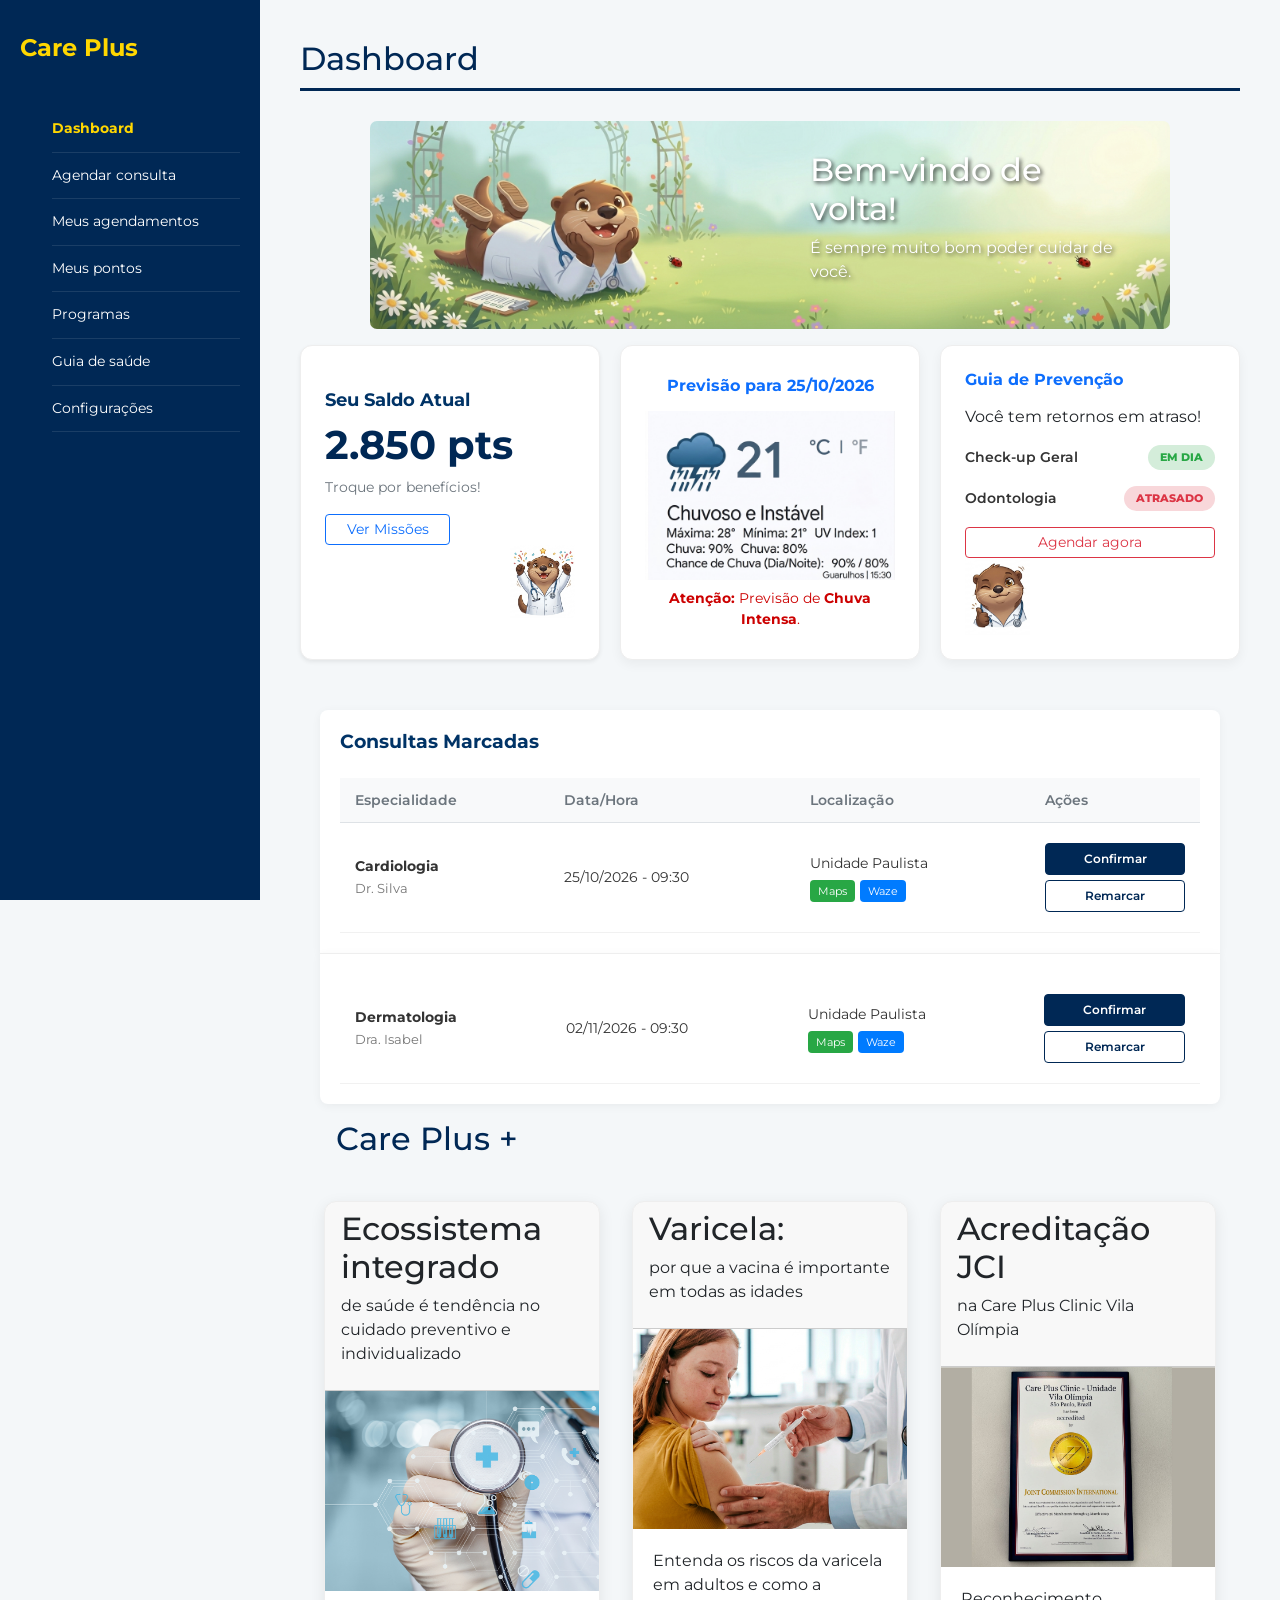
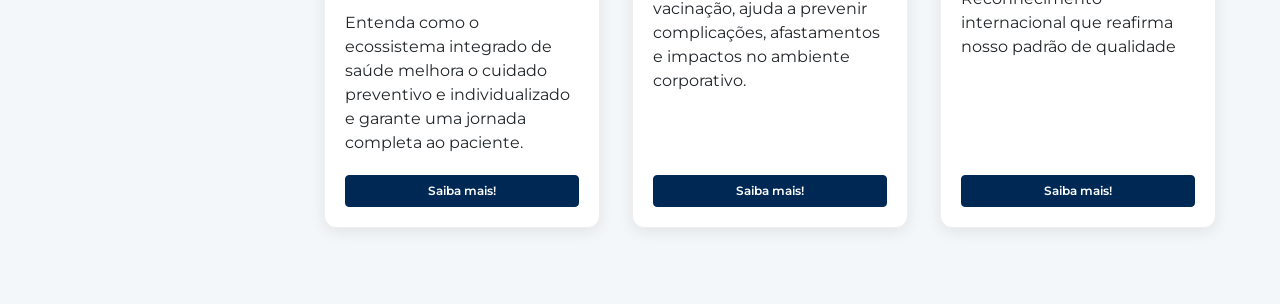
==== commit e4049727: "Foram corrigidos os estilos dos botões dos modals, adicionei mascote para pontos e adicionei links n" ====
--- a/index.html
+++ b/index.html
@@ -46,6 +46,7 @@
                     <h2 class="balance-value mb-2" style="font-size: 2.5rem;">2.850 pts</h2>
                     <p class="balance-footer mb-0">Troque por benefícios!</p>
                     <a href="./Pagina-pontos.html" class="btn btn-sm btn-outline-primary mt-3 w-50">Ver Missões</a>
+                    <div class="mascote-pontos"><img src="./src/img/emoji-pontos.png"></div>
                 </div>
             </div>
 
@@ -79,7 +80,8 @@
                     <a href="./Agendar-consulta.html" class="btn btn-sm btn-outline-danger mt-3 w-100">Agendar
                         agora</a>
                     <div class="mascote-guia">
-                        <img src="./src/img/emojis2.png"></img></div>
+                        <img src="./src/img/emojis2.png"></img>
+                    </div>
                 </div>
             </div>
         </div>
@@ -162,7 +164,7 @@
                     </tbody>
                 </table>
             </div>
-            
+
             <div class="container-bottom">
                 <h1 class="page-title p-3">Care Plus +</h1>
                 <div class="row">
@@ -180,7 +182,8 @@
                                     individualizado e garante uma jornada completa ao paciente.
                                 </p>
                                 <div class="action-buttons">
-                                    <a href="#" class="btn btn-action btn-confirm">Saiba mais!</a>
+                                    <a href="https://www.careplus.com.br/careplus-mais/ecossistema-integrado-de-saude-e-tendencia-no-cuidado-preventivo"
+                                        class="btn btn-action btn-confirm">Saiba mais!</a>
                                 </div>
                             </div>
                         </article>
@@ -199,7 +202,8 @@
                                     complicações, afastamentos e impactos no ambiente corporativo.
                                 </p>
                                 <div class="action-buttons">
-                                    <a href="#" class="btn btn-action btn-confirm">Saiba mais!</a>
+                                    <a href="https://www.careplus.com.br/careplus-mais/varicela-por-que-a-vacina-e-importante-em-todas-as-idades"
+                                        class="btn btn-action btn-confirm">Saiba mais!</a>
                                 </div>
                             </div>
                         </article>
@@ -217,7 +221,8 @@
                                     Reconhecimento internacional que reafirma nosso padrão de qualidade
                                 </p>
                                 <div class="action-buttons">
-                                    <a href="#" class="btn btn-action btn-confirm">Saiba mais!</a>
+                                    <a href="https://www.careplus.com.br/careplus-mais/acreditacao-jci-na-care-plus-clinic-vila-olimpia"
+                                        class="btn btn-action btn-confirm">Saiba mais!</a>
                                 </div>
                             </div>
                         </article>
@@ -234,7 +239,7 @@
         <div class="modal-content">
             <div class="icon-success">✓</div>
             <h2>Consulta Confirmada!</h2>
-            <p>Seu agendamento na <strong>Rua Luís Coelho, 223</strong> foi realizado com sucesso.</p>
+            <p>Seu agendamento na <strong>Rua Luís Coelho, 223</strong> foi confirmado com sucesso.</p>
             <button onclick="fecharModal()" class="btn-fechar">Entendido</button>
         </div>
     </div>
--- a/src/css/style.css
+++ b/src/css/style.css
@@ -227,6 +227,11 @@
 
 .btn-confirm:hover {
     opacity: 0.7;
+    cursor: pointer;
+    /* Garante que o cursor de "mãozinha" apareça */
+    transition: opacity 0.3s ease;
+    border-color: var(--azul-escuro);
+
 }
 
 .btn-reschedule {
@@ -931,7 +936,7 @@
 /* Fundo do Modal - Agora com Flexbox para centralizar */
 .modal {
     display: none;
-    /* Alterar para 'flex' via JS para abrir */
+    /* Mantém fechado inicialmente */
     position: fixed;
     z-index: 1000;
     left: 0;
@@ -939,13 +944,16 @@
     width: 100%;
     height: 100%;
     background-color: rgba(0, 0, 0, 0.3);
-    /* Escurecimento mais leve/delicado */
     backdrop-filter: blur(3px);
-    /* Desfoque suave no fundo */
-
-    /* Centralização perfeita */
+
+    /* Estas propriedades só funcionam se o display for 'flex' */
     justify-content: center;
     align-items: center;
+}
+
+/* Adicione esta classe para facilitar o controle via JS */
+.modal.active {
+    display: flex;
 }
 
 /* Caixa do Modal - Tamanho reduzido e animação */
@@ -996,9 +1004,11 @@
 }
 
 /* Botões mais arredondados e elegantes */
-.btn-salvar {
+.btn-salvar,
+.btn-fechar {
     background-color: #002855;
     border-radius: 20px;
+    color: var(--branco);
     /* Botão mais oval */
     padding: 10px 20px;
     font-size: 0.85rem;
@@ -1006,9 +1016,19 @@
 }
 
 .btn-cancelar {
-    font-size: 0.8rem;
-    text-decoration: none;
-    color: #999;
+    background-color: var(--cinza-texto-suave);
+    border-radius: 20px;
+    color: var(--branco);
+    /* Botão mais oval */
+    padding: 10px 20px;
+    font-size: 0.85rem;
+}
+
+.btn-salvar:hover,
+.btn-cancelar {
+    transition: opacity 0.3s ease;
+    cursor: pointer;
+    opacity: 0.8;
 }
 
 /* 1. Garante que a coluna ocupe a altura total da linha */
@@ -1166,6 +1186,13 @@
     height: auto;
     /* Mantém a proporção original (não achata) */
     display: block;
-    
-
+}
+
+.mascote-pontos {
+    max-width: 26%;
+    /* Regra de ouro: nunca maior que o container */
+    height: auto;
+    /* Mantém a proporção original (não achata) */
+    display: flex;
+    align-self: flex-end;
 }
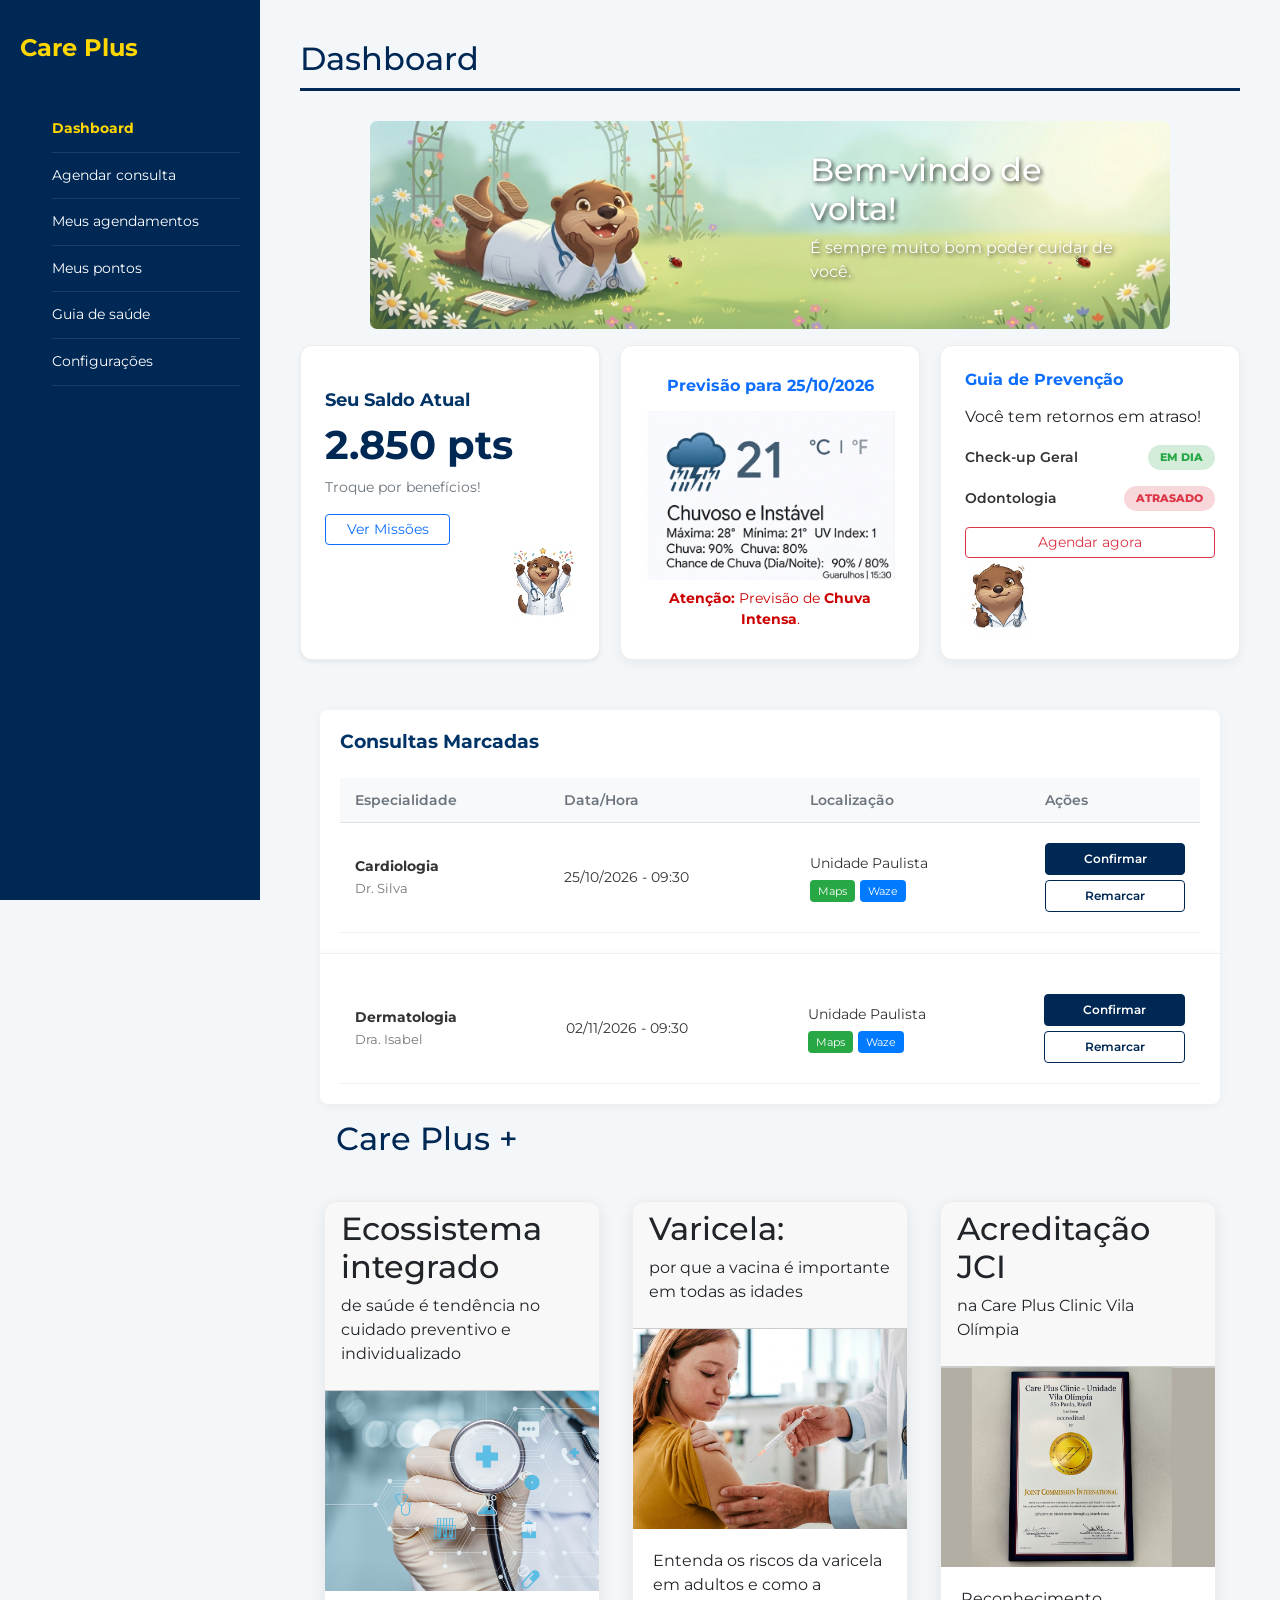
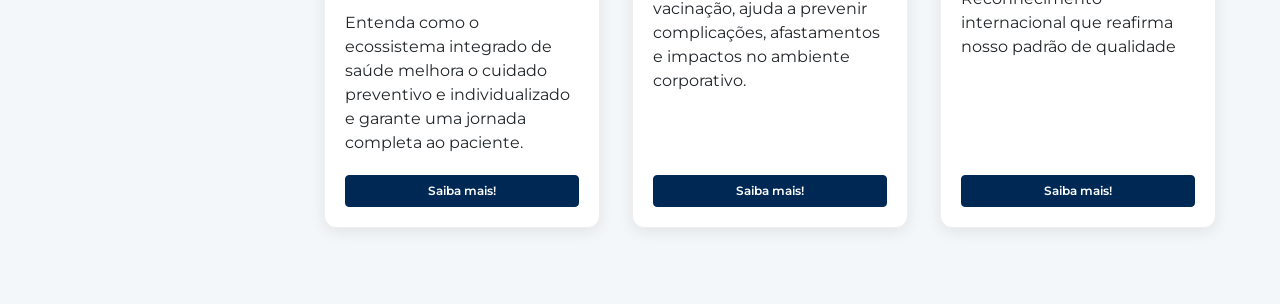
==== commit ce24d19d: "Ajuste da página de pontos - refeito html e css" ====
--- a/index.html
+++ b/index.html
@@ -19,7 +19,6 @@
             <li><a href="./Agendar-consulta.html"> Agendar consulta</a></li>
             <li><a href="./Agendamento.html">Meus agendamentos</a></li>
             <li><a href="./Pagina-pontos.html">Meus pontos</a></li>
-            <li><a href="">Programas</a></li>
             <li><a href="./Guia-de-saude.html">Guia de saúde</a></li>
             <li><a href="./Configuracoes.html">Configurações</a></li>
         </ul>
--- a/src/css/style.css
+++ b/src/css/style.css
@@ -295,7 +295,7 @@
 /* Missões */
 .missions-container {
     display: flex;
-    flex-direction: column;
+    flex-direction: row;
     gap: 15px;
 }
 
@@ -426,6 +426,10 @@
     background-color: #f8d7da;
     color: #dc3545;
     /* Vermelho */
+}
+
+a {
+    text-decoration: none;
 }
 
 /* Botão Agendar Agora */
@@ -519,7 +523,9 @@
     padding: 5px 15px;
     border-radius: 4px;
     font-weight: 600;
-    cursor: pointer;
+    pointer-events: none;
+    /* Faz o mouse "atravessar" o elemento */
+    cursor: default;
 }
 
 .btn-text {
@@ -1195,4 +1201,137 @@
     /* Mantém a proporção original (não achata) */
     display: flex;
     align-self: flex-end;
-}+}
+
+.top-cards {
+    display: grid;
+    grid-template-columns: 1fr 1fr;
+    gap: 20px;
+    margin-bottom: 40px;
+}
+
+.card-stat {
+    background: var(--branco);
+    padding: 30px;
+    border-radius: 8px;
+    text-align: center;
+    box-shadow: 0 4px 6px rgba(0, 0, 0, 0.05);
+}
+
+.card-stat h3 {
+    margin: 0;
+    font-size: 1.2rem;
+}
+
+.card-stat .value {
+    font-size: 3rem;
+    font-weight: bold;
+    color: var(--azul-escuro);
+    margin: 10px 0;
+}
+
+.card-stat p {
+    font-size: 0.9rem;
+    color: #000;
+    margin: 5px 0;
+}
+
+/* Section Titles */
+.section-title {
+    font-size: 1.8rem;
+    margin-bottom: 20px;
+    border-bottom: 2px solid var(--azul-escuro);
+    padding-bottom: 10px;
+}
+
+/* Activities Grid */
+.grid-cards {
+    display: grid;
+    grid-template-columns: repeat(3, 1fr);
+    gap: 20px;
+    margin-bottom: 40px;
+}
+.grid-cards>div {
+    background: var(--branco, #fff);
+    border-radius: 12px;
+    border: 1px solid var(--cinza-borda, #eee);
+    /* Leve sombra solicitada */
+    box-shadow: 0 4px 12px rgba(0, 0, 0, 0.05);
+    transition: transform 0.3s ease;
+}
+
+.grid-cards>div:hover {
+    transform: translateY(-5px);
+    box-shadow: 0 8px 20px rgba(0, 0, 0, 0.1);
+}
+
+.card-activity {
+    position: relative; 
+    overflow: hidden;   
+    background: var(--branco);
+    padding: 20px;
+    border-radius: 12px;
+    border: 1px solid var(--cinza-borda, #eee);
+}
+
+/* Barra dourada superior perfeita */
+.card-activity::before {
+    content: "";
+    position: absolute;
+    top: 0;
+    left: 0;
+    right: 0;
+    height: 5px; /* Grossura da borda */
+    background: var(--dourado, #ffd700);
+}
+
+.card-activity h4 {
+    margin-top: 0;
+}
+
+.card-activity p {
+    font-size: 0.85rem;
+    color: var(--cinza-texto-suave);
+    line-height: 1.4;
+}
+
+.btn-participar {
+    background-color: var(--azul-escuro);
+    color: var(--branco);
+    border: none;
+    padding: 10px 20px;
+    border-radius: 4px;
+    cursor: pointer;
+    width: fit-content;
+    font-weight: bold;
+    margin-top: 15px;
+}
+
+.btn-participar:hover{
+    transition: opacity 0.3s ease;
+    cursor: pointer;
+    opacity: 0.8;
+
+}
+
+/* Rewards Section */
+.grid-rewards {
+    display: grid;
+    grid-template-columns: 1fr 1fr;
+    gap: 20px;
+}
+.grid-rewards>div {
+    background: var(--branco, #fff);
+    border-radius: 12px;
+    border: 1px solid var(--cinza-borda, #eee);
+    /* Leve sombra solicitada */
+    box-shadow: 0 4px 12px rgba(0, 0, 0, 0.05);
+    transition: transform 0.3s ease;
+}
+
+.grid-rewards>div:hover {
+    transform: translateY(-5px);
+    box-shadow: 0 8px 20px rgba(0, 0, 0, 0.1);
+}
+
+
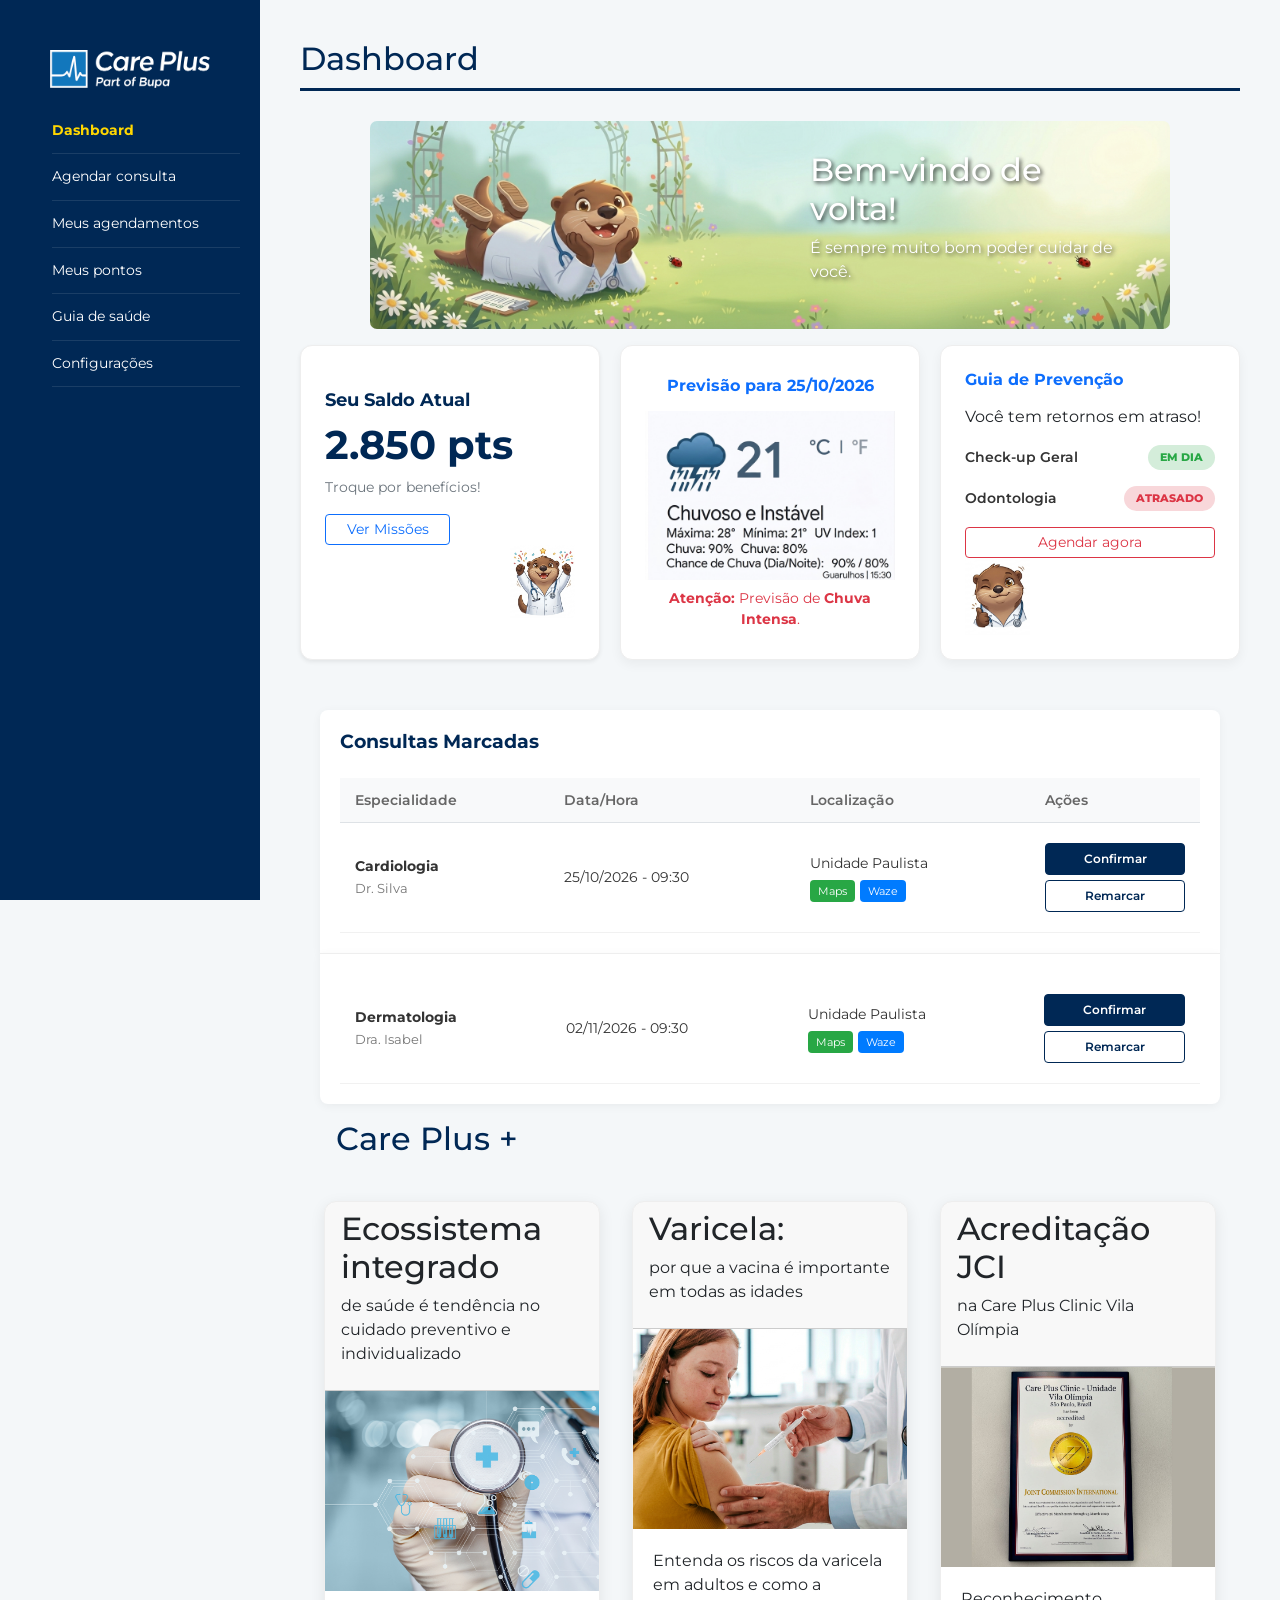
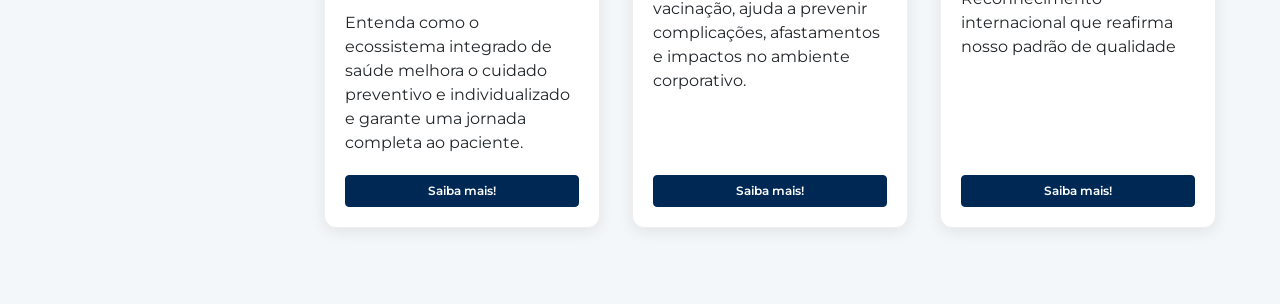
==== commit 7e07da82: "Atualização de variáveis no css, ajuste dos botões de modal" ====
--- a/index.html
+++ b/index.html
@@ -13,7 +13,7 @@
 
 <body>
     <nav class="sidebar">
-        <a href="#" class="logo">Care Plus</a>
+        <a href="#" class="logo"><img src="./src/img/logo.png"></a>
         <ul class="sidebar-menu">
             <li><a href="./index.html" class="active">Dashboard</a></li>
             <li><a href="./Agendar-consulta.html"> Agendar consulta</a></li>
@@ -269,6 +269,7 @@
             </div>
         </div>
     </div>
+    <script src="./src/js/btnListener.js"></script>
     <script src="./src/js/modal.js"></script>
 </body>
 
--- a/src/css/style.css
+++ b/src/css/style.css
@@ -13,6 +13,7 @@
     --cinza-claro: #f8f9fa;
     --cinza-borda: #eee;
     --cinza-texto-suave: #6c757d;
+    --cinza-texto-escuro:#666;
     --branco: #ffffff;
 
     /* Sombras e Transparências */
@@ -43,27 +44,19 @@
 .sidebar {
     width: 260px;
     background-color: var(--azul-escuro);
-    color: white;
+    color: var(--branco);
     padding: 30px 20px;
     height: 100vh;
     position: fixed;
 }
 
-.sidebar .logo {
-    font-size: 1.5rem;
-    font-weight: 700;
-    color: var(--dourado);
-    text-decoration: none;
-    display: block;
-    margin-bottom: 40px;
-}
 
 .sidebar-menu {
     list-style: none;
 }
 
 .sidebar-menu a {
-    color: white;
+    color: var(--branco);
     text-decoration: none;
     display: block;
     padding: 12px 0;
@@ -77,6 +70,25 @@
 }
 
 /* CONTENT AREA */
+.logo {
+    display: block;
+    padding: 20px;
+    text-decoration: none;
+    font-weight: 700;
+    font-size: 24px;      /* Se for texto */
+    color: var(--branco);
+    text-align: center;
+}
+
+/* Se você estiver usando uma IMAGEM para a logo */
+.logo img {
+    width: 100%;          /* Ela tenta preencher o container... */
+    max-width: 160px;     /* ...mas para exatamente em 160px (tamanho ideal) */
+    height: auto;         /* ISSO evita que a imagem estique ou achate */
+    object-fit: contain;  /* Garante que a imagem caiba sem cortes */
+    display: block;
+    margin: 0 auto;       /* Centraliza na sidebar */
+}
 .content {
     margin-left: 260px;
     padding: 40px;
@@ -112,7 +124,7 @@
 /* Gap 0 para ficarem colados */
 
 .appointment-card {
-    background: white;
+    background: var(--branco);
     padding: 20px;
     max-width: 900px;
     /* Define um limite de largura para o card */
@@ -144,7 +156,7 @@
 .table-header th {
     text-align: left;
     padding: 10px;
-    color: #666;
+    color: var(--cinza-texto-escuro);
     font-size: 0.8rem;
     border-bottom: 1px solid #eee;
 }
@@ -174,7 +186,7 @@
 .btn-tag {
     padding: 3px 8px;
     border-radius: 4px;
-    color: white;
+    color: var(--branco);
     font-size: 0.7rem;
     text-decoration: none;
 }
@@ -233,9 +245,16 @@
     border-color: var(--azul-escuro);
 
 }
+.btn-confirm.confirmado {
+    background-color: #f0fdf4 !important; /* Verde bem claro de fundo */
+    color: var(--azul-tag) !important;           /* Verde escuro para o texto */
+    border: 1px solid var(--azul-tag) !important;
+    cursor: default;
+    pointer-events: none; /* Garante que o usuário não consiga clicar mais */
+}
 
 .btn-reschedule {
-    background: white;
+    background: var(--branco);
     color: var(--azul-escuro);
     transition: opacity 0.3s ease;
     /* Adicionado */
@@ -245,7 +264,7 @@
 
 .btn-reschedule:hover {
     background-color: var(--azul-hover);
-    color: #FFFFFF;
+    color: var(--branco);
     border-color: var(--azul-hover);
     opacity: 0.7;
 }
@@ -274,21 +293,21 @@
 }
 
 .balance-label {
-    color: #003366;
+    color: var(--azul-escuro);
     font-weight: 700;
     font-size: 1.1rem;
     margin-bottom: 10px;
 }
 
 .balance-value {
-    color: #002855;
+    color: var(--azul-escuro);
     font-size: 3rem;
     font-weight: 700;
     margin-bottom: 10px;
 }
 
 .balance-footer {
-    color: #6c757d;
+    color: var(--cinza-texto-suave);
     font-size: 0.85rem;
 }
 
@@ -300,7 +319,7 @@
 }
 
 .mission-card {
-    background: white;
+    background: var(--branco);
     padding: 20px;
     border-radius: 8px;
     box-shadow: 0 4px 12px rgba(0, 0, 0, 0.05);
@@ -315,24 +334,24 @@
     left: 0;
     width: 100%;
     height: 4px;
-    background-color: #FFD700;
+    background-color: var(--dourado);
 }
 
 .mission-card h3 {
-    color: #003366;
+    color: var(--azul-escuro);
     font-size: 1.2rem;
     margin-bottom: 10px;
 }
 
 .mission-card p {
-    color: #444;
+    color: var(--cinza-texto-suave);
     font-size: 0.9rem;
     margin-bottom: 15px;
 }
 
 .btn-participate {
-    background-color: #002855;
-    color: white;
+    background-color: var(--azul-escuro);
+    color: var(--branco);
     border: none;
     padding: 8px 20px;
     border-radius: 4px;
@@ -356,7 +375,7 @@
     display: flex;
     align-items: center;
     justify-content: center;
-    color: #999;
+    color: var(--cinza-texto-escuro);
     font-size: 0.8rem;
     text-align: center;
     background-color: rgba(255, 255, 255, 0.5);
@@ -365,7 +384,7 @@
 
 /* Container do Card de Prevenção */
 .prevention-card {
-    background: white;
+    background: var(--branco);
     padding: 30px;
     border-radius: 12px;
     box-shadow: 0 4px 12px rgba(0, 0, 0, 0.05);
@@ -373,7 +392,7 @@
 }
 
 .card-subtitle {
-    color: #003366;
+    color: var(--azul-escuro);
     font-size: 1.2rem;
     font-weight: 700;
     margin-bottom: 25px;
@@ -392,7 +411,7 @@
 
 .table-header th {
     padding: 12px 15px;
-    color: #6c757d;
+    color: var(--cinza-texto-escuro);
     font-size: 0.85rem;
     font-weight: 600;
     border-bottom: 1px solid #dee2e6;
@@ -418,13 +437,13 @@
 
 .status-on-time {
     background-color: #d4edda;
-    color: #28a745;
+    color: var(--verde-tag);
     /* Verde */
 }
 
 .status-late {
     background-color: #f8d7da;
-    color: #dc3545;
+    color: var(--vermelho-danger);
     /* Vermelho */
 }
 
@@ -434,8 +453,8 @@
 
 /* Botão Agendar Agora */
 .btn-schedule-now {
-    background-color: #002855;
-    color: white;
+    background-color: var(--azul-escuro);
+    color: var(--branco);
     border: none;
     padding: 8px 18px;
     border-radius: 4px;
@@ -446,7 +465,7 @@
 }
 
 .btn-schedule-now:hover {
-    background-color: #003d80;
+    background-color: var(--azul-hover);
 }
 
 
@@ -459,7 +478,7 @@
 }
 
 .settings-card {
-    background: white;
+    background: var(--branco);
     padding: 25px;
     border-radius: 12px;
     box-shadow: 0 4px 15px rgba(0, 0, 0, 0.05);
@@ -483,7 +502,7 @@
     display: block;
     font-size: 0.8rem;
     font-weight: 700;
-    color: #555;
+    color: var(--cinza-texto-suave);
     margin-bottom: 5px;
 }
 
@@ -511,14 +530,14 @@
     right: 10px;
     top: 50%;
     transform: translateY(-50%);
-    color: #002855;
+    color: var(--azul-escuro);
     cursor: pointer;
 }
 
 /* BOTÕES ESPECÍFICOS */
 .btn-green {
-    background: #28a745;
-    color: white;
+    background: var(--verde-tag);
+    color: var(--branco);
     border: none;
     padding: 5px 15px;
     border-radius: 4px;
@@ -531,7 +550,7 @@
 .btn-text {
     background: none;
     border: none;
-    color: #002855;
+    color: var(--azul-escuro);
     font-weight: 700;
     text-decoration: underline;
     cursor: pointer;
@@ -539,8 +558,8 @@
 }
 
 .btn-danger {
-    background: #d9534f;
-    color: white;
+    background: var(--vermelho-danger);
+    color: var(--branco);
     border: none;
     padding: 12px;
     border-radius: 6px;
@@ -554,10 +573,10 @@
 
 /* CARTEIRINHA DIGITAL */
 .digital-card-preview {
-    background: linear-gradient(135deg, #002855 0%, #004080 100%);
+    background: linear-gradient(135deg, var(--azul-escuro) 0%, var(--azul-hover) 100%);
     border-radius: 10px;
     padding: 20px;
-    color: white;
+    color: var(--branco);
     position: relative;
     margin-top: 15px;
     display: flex;
@@ -573,7 +592,7 @@
 .card-qr img {
     width: 60px;
     height: 60px;
-    background: white;
+    background: var(--branco);
     padding: 3px;
     border-radius: 4px;
 }
@@ -599,7 +618,7 @@
     left: 0;
     right: 0;
     bottom: 0;
-    background-color: #ccc;
+    background-color: var(--cinza-fundo);
     transition: .4s;
     border-radius: 34px;
 }
@@ -611,13 +630,13 @@
     width: 16px;
     left: 3px;
     bottom: 3px;
-    background-color: white;
+    background-color: var(--branco);
     transition: .4s;
     border-radius: 50%;
 }
 
 input:checked+.slider {
-    background-color: #28a745;
+    background-color: var(--verde-tag);
 }
 
 input:checked+.slider:before {
@@ -640,7 +659,7 @@
     border-radius: 50%;
     overflow: hidden;
     /* Corta o que sobrar da imagem para ficar circular */
-    border: 4px solid #ffffff;
+    border: 4px solid var(--branco);
     box-shadow: 0 8px 24px rgba(0, 0, 0, 0.1);
     background-color: #f8f9fa;
     display: flex;
@@ -669,7 +688,7 @@
 }
 
 .booking-card {
-    background: white;
+    background: var(--branco);
     padding: 20px;
     border-radius: 12px;
     box-shadow: 0 4px 12px rgba(0, 0, 0, 0.05);
@@ -677,7 +696,7 @@
 }
 
 .booking-card h3 {
-    color: #003366;
+    color: var(--azul-escuro);
     font-size: 1rem;
     margin-bottom: 15px;
     font-weight: 700;
@@ -690,14 +709,14 @@
 }
 
 .weather-alert {
-    color: #cc0000;
+    color: var(--vermelho-danger);
     font-size: 0.9rem;
     margin: 10px 0;
 }
 
 .weather-tip {
     font-size: 0.75rem;
-    color: #555;
+    color: var(--cinza-texto-suave);
     font-style: italic;
 }
 
@@ -723,7 +742,7 @@
     border-radius: 6px;
     border: 1px solid #ccc;
     background-color: #f9f9f9;
-    color: #444;
+    color: var(--cinza-texto-escuro);
 }
 
 /* Botões de Agendamento */
@@ -737,8 +756,8 @@
 }
 
 .btn-primary {
-    background-color: #002855;
-    color: white;
+    background-color: var(--azul-escuro);
+    color: var(--branco);
     padding: 15px 30px;
     border: none;
     border-radius: 8px;
@@ -748,8 +767,8 @@
 }
 
 .btn-online {
-    background-color: #28a745;
-    color: white;
+    background-color: var(--verde-tag);
+    color: var(--branco);
     padding: 15px 30px;
     border: none;
     border-radius: 8px;
@@ -759,16 +778,16 @@
 }
 
 .btn-online:hover {
-    background-color: #218838;
+    background-color: var(--verde-tag);
 }
 
 .btn-primary:hover {
-    background-color: #003d80;
+    background-color: var(--azul-hover);
 }
 
 
 .calendar-container {
-    background: #fff;
+    background: var(--branco);
     width: 100%;
     max-width: 350px;
     margin: 0 auto;
@@ -779,15 +798,15 @@
     justify-content: space-between;
     align-items: center;
     padding: 10px;
-    background-color: #002855;
-    color: white;
+    background-color: var(--azul-escuro);
+    color: var(--branco);
     border-radius: 8px 8px 0 0;
 }
 
 .calendar-header button {
     background: none;
     border: none;
-    color: white;
+    color: var(--branco);
     font-size: 1.2rem;
     cursor: pointer;
 }
@@ -825,13 +844,13 @@
 }
 
 .calendar-day.selected {
-    background-color: #002855 !important;
-    color: white;
+    background-color: var(--azul-escuro) !important;
+    color: var(--branco);
     font-weight: bold;
 }
 
 .calendar-day.today {
-    border: 2px solid #002855;
+    border: 2px solid var(--azul-escuro);
 }
 
 .calendar-day.empty {
@@ -969,7 +988,7 @@
     border-radius: 16px;
     width: 85%;
     max-width: 350px;
-    /* Tamanho menor e mais delicado */
+    gap: 15px;/* Tamanho menor e mais delicado */
     text-align: center;
     box-shadow: 0 15px 35px rgba(0, 0, 0, 0.1);
     font-family: 'Segoe UI', system-ui, sans-serif;
@@ -1012,7 +1031,7 @@
 /* Botões mais arredondados e elegantes */
 .btn-salvar,
 .btn-fechar {
-    background-color: #002855;
+    background-color: var(--azul-escuro);
     border-radius: 20px;
     color: var(--branco);
     /* Botão mais oval */
@@ -1052,7 +1071,7 @@
     width: 100%;
     background: var(--branco);
     border-radius: 12px;
-    box-shadow: 0 4px 12px var(--preto-transparente);
+    box-shadow: 0 4px 12px var(--sombra-card);
     overflow: hidden;
     border: 1px solid var(--cinza-borda);
     transition: transform 0.3s ease, opacity 0.3s ease, box-shadow 0.3s ease;
@@ -1133,7 +1152,7 @@
 
 /* Estilo comum para os cards dentro do grid */
 .card-topo>div {
-    background: var(--branco, #fff);
+    background: var(--branco);
     border-radius: 12px;
     border: 1px solid var(--cinza-borda, #eee);
     /* Leve sombra solicitada */
@@ -1179,7 +1198,7 @@
     transform: translateY(-50%);
     /* Ajuste fino apenas para o eixo vertical */
 
-    color: white;
+    color: var(--branco);
     /* text-align: right; Garante que o texto dentro do bloco alinhe à direita */
     max-width: 40%;
     /* Evita que o texto ocupe a imagem inteira horizontalmente */
@@ -1282,7 +1301,7 @@
     left: 0;
     right: 0;
     height: 5px; /* Grossura da borda */
-    background: var(--dourado, #ffd700);
+    background: var(--dourado);
 }
 
 .card-activity h4 {
@@ -1321,7 +1340,7 @@
     gap: 20px;
 }
 .grid-rewards>div {
-    background: var(--branco, #fff);
+    background: var(--branco);
     border-radius: 12px;
     border: 1px solid var(--cinza-borda, #eee);
     /* Leve sombra solicitada */
@@ -1333,5 +1352,65 @@
     transform: translateY(-5px);
     box-shadow: 0 8px 20px rgba(0, 0, 0, 0.1);
 }
-
-
+.btn-participar.participando {
+    background-color: #e8f5e9;
+    color: var(--azul-tag);
+    border: 1px solid var(--azul-tag);
+    cursor: default;
+}
+
+.mensagem-sucesso {
+    margin-top: 15px;
+    padding: 10px;
+    background-color: #e8f5e9;
+    color: var(--verde-tag);
+    border-radius: 6px;
+    font-size: 0.9rem;
+    border-left: 4px solid var(--verde-tag);
+}
+
+/* Classe utilitária para esconder elementos */
+.hidden {
+    display: none;
+}
+
+/* Container que envolve a imagem */
+#weather-visual {
+    width: 400px;           /* Tamanho total da moldura (pode ajustar) */
+    height: 200px;          /* Mantém quadrado */
+    margin: 0 auto 15px;    /* Centraliza na div e dá espaço pro texto abaixo */
+    display: flex;          /* Para centralizar a img dentro */
+    justify-content: center;
+    align-items: center;
+    overflow: hidden;       /* Garante que o arredondado corte a img se necessário */
+    background-color: #f8f9fa; /* Um fundo bem clarinho pra dar profundidade */
+    border: 1px solid #e1e8ed; /* Uma borda suave */
+    border-radius: 20px;    /* O arredondamento das pontas! */
+    box-shadow: 0 4px 6px rgba(0,0,0,0.05); /* Uma sombra leve */
+}
+
+/* Regras para a imagem real */
+#weather-img {
+    width: 100%;            /* A imagem preenche a div-moldura */
+    height: 100%;
+    object-fit: contain;    /* CRÍTICO: Garante que a img mantenha proporção sem distorcer, cortando apenas o excesso se necessário para preencher */
+    transition: all 0.3s ease; /* Transição suave na troca */
+}
+
+/* Estilo para os dias que já passaram (Bloqueados) */
+.calendar-day.past-day {
+    background-color: #f2f2f2; /* Cinza bem clarinho para o fundo */
+    color: #b0b0b0;           /* Texto em cinza fosco */
+    cursor: not-allowed;      /* Muda o mouse para aquele ícone de círculo riscado */
+    opacity: 0.7;             /* Deixa o elemento levemente transparente */
+    pointer-events: none;     /* Garante que nenhum clique seja registrado, por segurança */
+    border: none !important;  /* Remove qualquer borda que possa aparecer */
+}
+
+/* Garante que ao passar o mouse em um dia passado, não haja efeito de destaque */
+.calendar-day.past-day:hover {
+    background-color: #f2f2f2 !important;
+    color: #b0b0b0 !important;
+    transform: none !important; /* Se você tiver animação de zoom, ela será removida aqui */
+    box-shadow: none !important;
+}
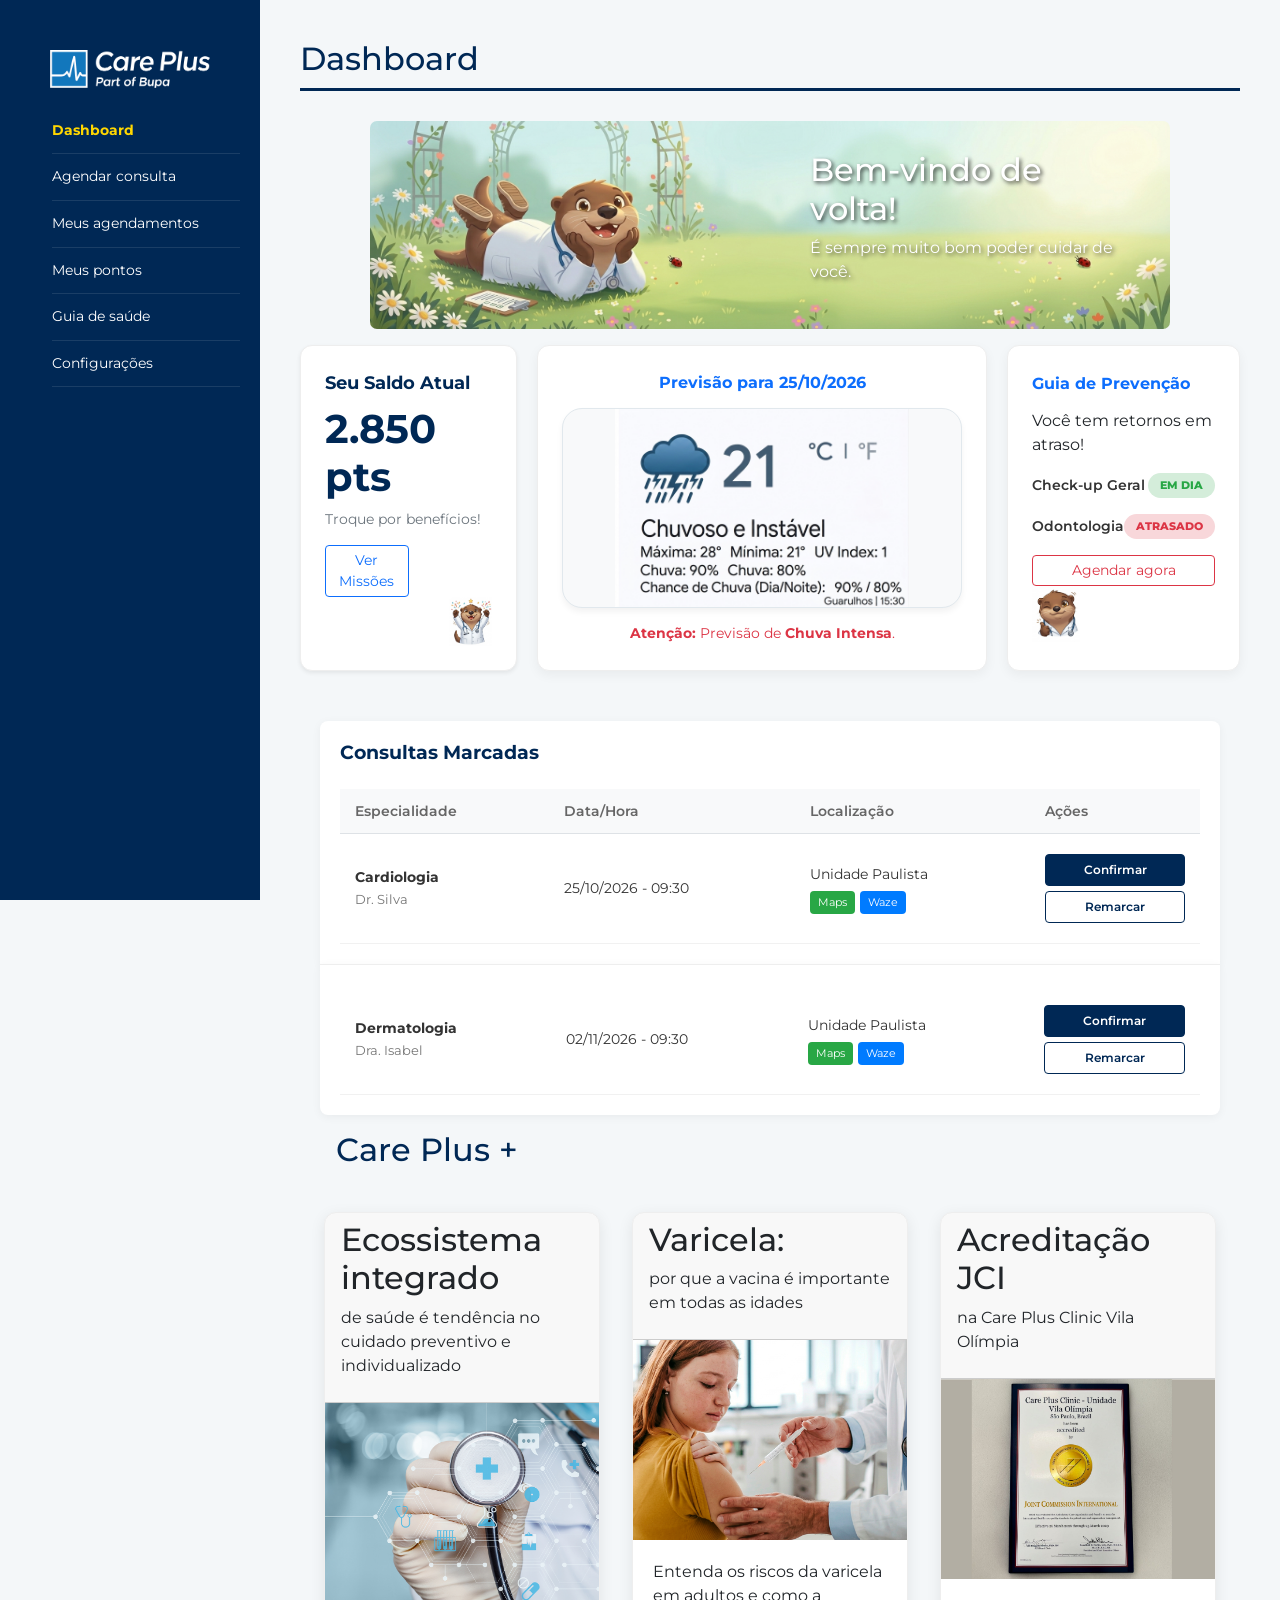
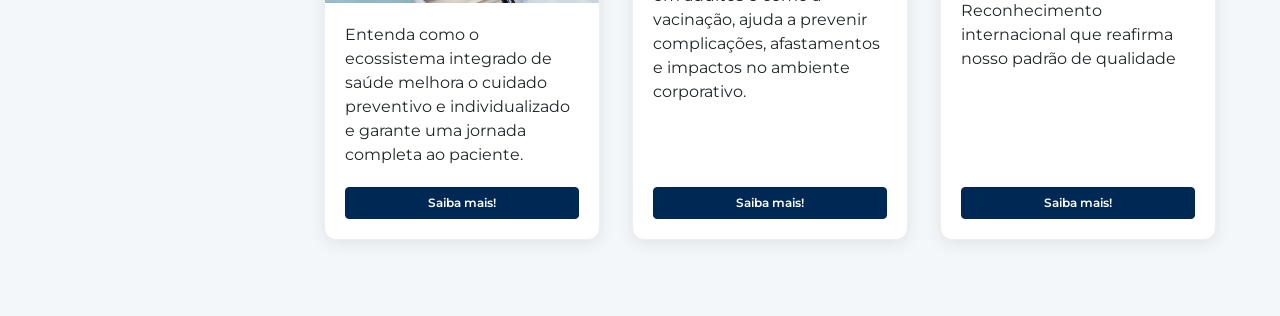
==== commit 8f6cddec: "Atualização da div do clima para que a imagem fique de acordo com o css" ====
--- a/index.html
+++ b/index.html
@@ -54,8 +54,12 @@
                 <div class="booking-card weather-card h-100 p-4 d-flex flex-column justify-content-center">
                     <h3 class="fs-6 text-primary fw-bold mb-3">Previsão para <span id="weather-date">25/10/2026</span>
                     </h3>
+
                     <div class="weather-info text-center">
-                        <img src="./src/img/chuvoso.png">
+                        <div id="weather-visual">
+                            <img src="./src/img/chuvoso.png" id="weather-img" alt="Clima">
+                        </div>
+
                         <p class="weather-alert mt-2 mb-0" id="weather-text" style="font-size: 0.85rem;">
                             <strong>Atenção:</strong> Previsão de <strong>Chuva Intensa</strong>.
                         </p>
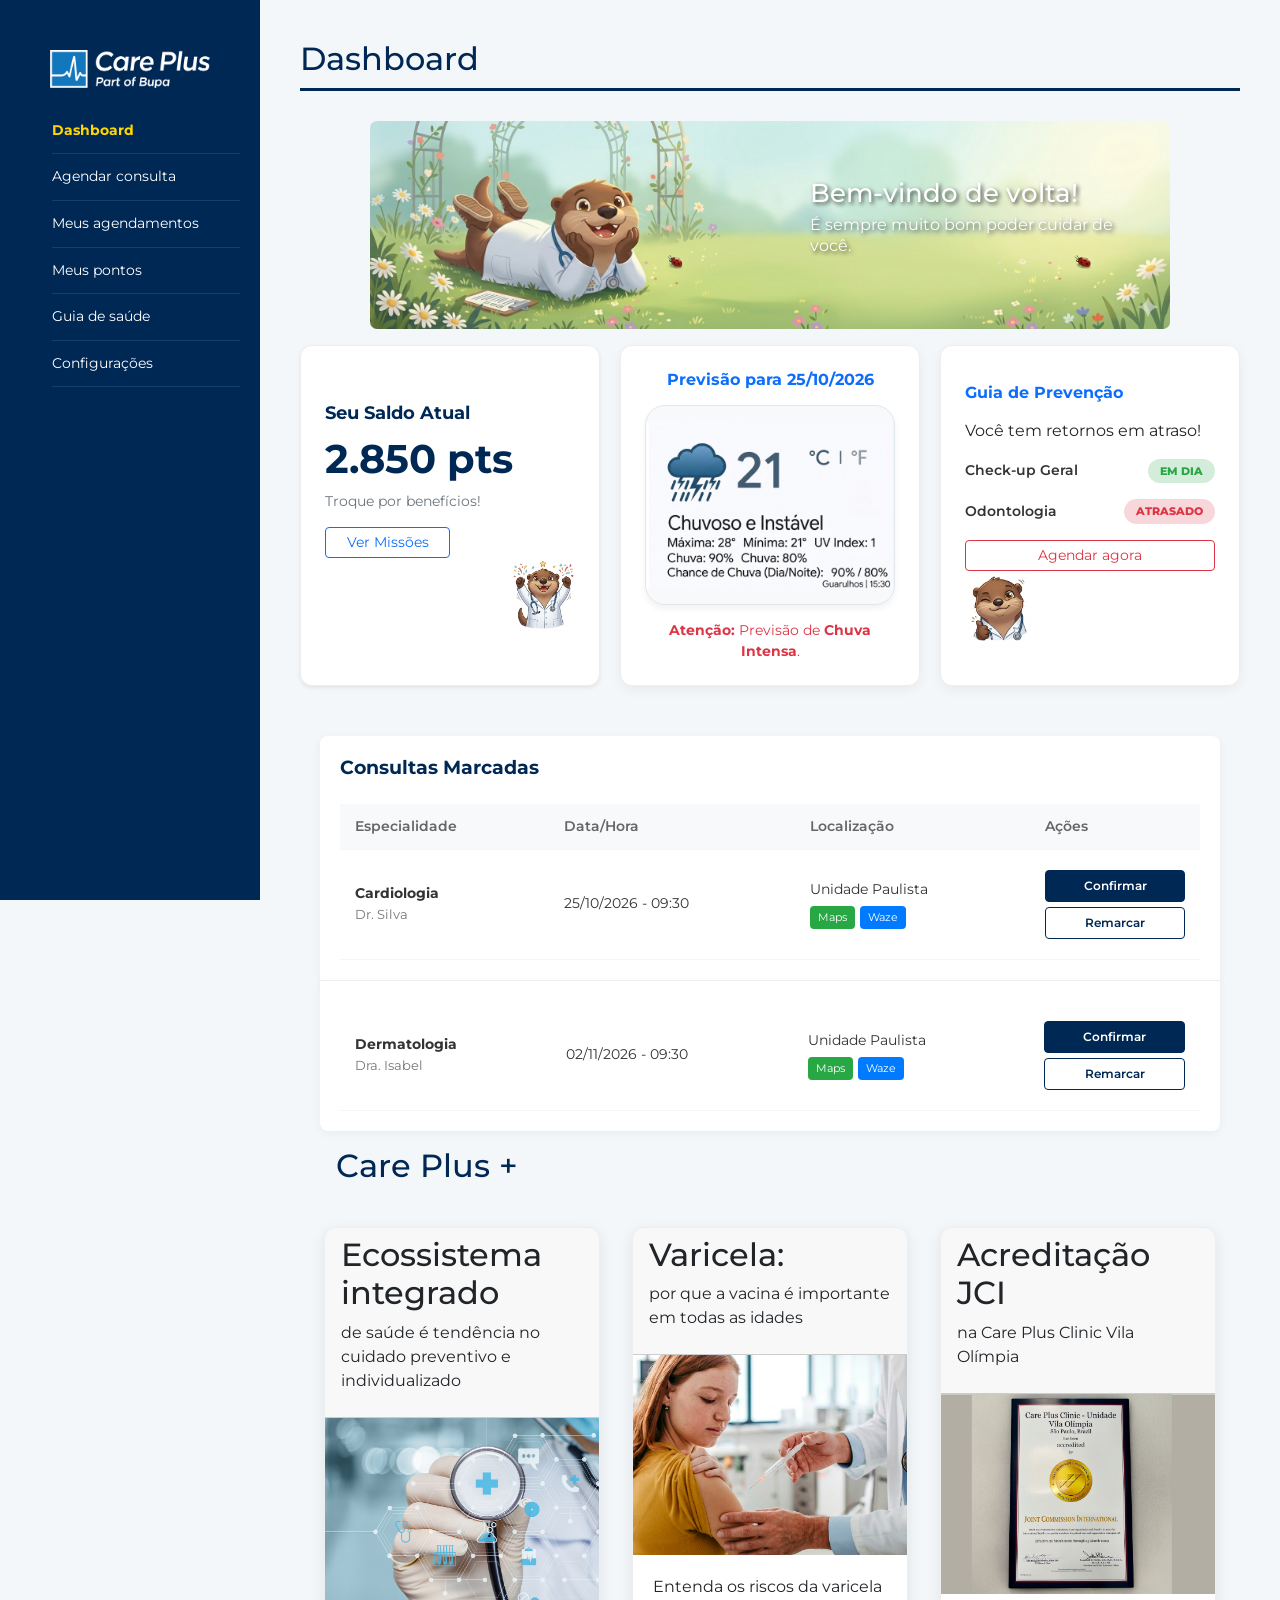
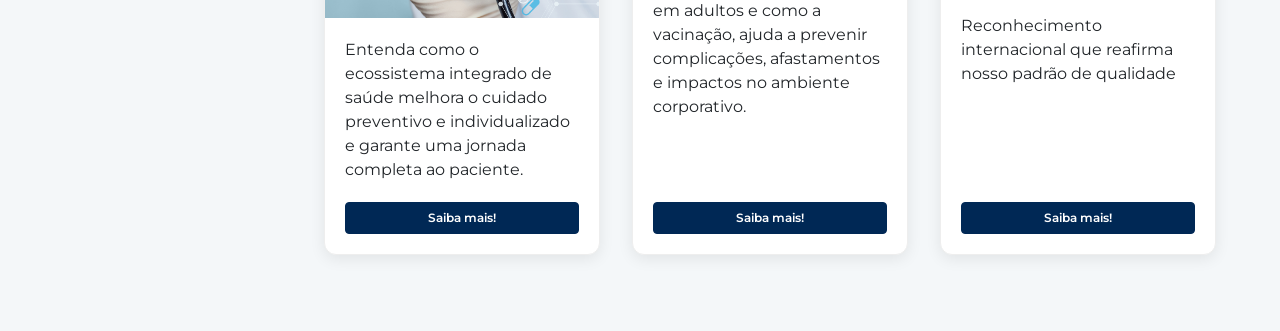
==== commit 5863413c: "Ajuste de responsividade da saudação do banner e menu hamburguer para telas pequenas" ====
--- a/index.html
+++ b/index.html
@@ -12,7 +12,16 @@
 </head>
 
 <body>
-    <nav class="sidebar">
+    <!-- Hamburger Button (mobile only) -->
+    <button id="hamburger-btn" class="hamburger-btn" aria-label="Abrir menu" aria-expanded="false" aria-controls="sidebar">
+        <span></span>
+        <span></span>
+        <span></span>
+    </button>
+    <!-- Overlay escuro ao abrir o menu -->
+    <div id="sidebar-overlay" class="sidebar-overlay"></div>
+
+    <nav class="sidebar" id="sidebar">
         <a href="#" class="logo"><img src="./src/img/logo.png"></a>
         <ul class="sidebar-menu">
             <li><a href="./index.html" class="active">Dashboard</a></li>
@@ -275,6 +284,7 @@
     </div>
     <script src="./src/js/btnListener.js"></script>
     <script src="./src/js/modal.js"></script>
+    <script src="./src/js/hamburger.js"></script>
 </body>
 
 </html>
--- a/src/css/style.css
+++ b/src/css/style.css
@@ -13,7 +13,7 @@
     --cinza-claro: #f8f9fa;
     --cinza-borda: #eee;
     --cinza-texto-suave: #6c757d;
-    --cinza-texto-escuro:#666;
+    --cinza-texto-escuro: #666;
     --branco: #ffffff;
 
     /* Sombras e Transparências */
@@ -48,6 +48,71 @@
     padding: 30px 20px;
     height: 100vh;
     position: fixed;
+    z-index: 1000;
+    transition: transform 0.3s ease;
+}
+
+/* HAMBURGER BUTTON */
+.hamburger-btn {
+    display: none;
+    position: fixed;
+    top: 15px;
+    left: 15px;
+    z-index: 1100;
+    background: var(--azul-escuro);
+    border: none;
+    border-radius: 8px;
+    padding: 10px 12px;
+    cursor: pointer;
+    flex-direction: column;
+    gap: 5px;
+    box-shadow: 0 2px 8px rgba(0,0,0,0.3);
+    transition: background 0.2s ease;
+}
+
+.hamburger-btn:hover {
+    background: var(--azul-hover);
+}
+
+.hamburger-btn span {
+    display: block;
+    width: 22px;
+    height: 2px;
+    background: var(--branco);
+    border-radius: 2px;
+    transition: transform 0.3s ease, opacity 0.3s ease;
+}
+
+.hamburger-btn.active span:nth-child(1) {
+    transform: translateY(7px) rotate(45deg);
+}
+
+.hamburger-btn.active span:nth-child(2) {
+    opacity: 0;
+}
+
+.hamburger-btn.active span:nth-child(3) {
+    transform: translateY(-7px) rotate(-45deg);
+}
+
+/* OVERLAY escuro ao abrir o menu */
+.sidebar-overlay {
+    display: none;
+    position: fixed;
+    inset: 0;
+    background: rgba(0,0,0,0.45);
+    z-index: 999;
+    backdrop-filter: blur(2px);
+    animation: fadeInOverlay 0.3s ease;
+}
+
+.sidebar-overlay.active {
+    display: block;
+}
+
+@keyframes fadeInOverlay {
+    from { opacity: 0; }
+    to   { opacity: 1; }
 }
 
 
@@ -75,20 +140,27 @@
     padding: 20px;
     text-decoration: none;
     font-weight: 700;
-    font-size: 24px;      /* Se for texto */
+    font-size: 24px;
+    /* Se for texto */
     color: var(--branco);
     text-align: center;
 }
 
 /* Se você estiver usando uma IMAGEM para a logo */
 .logo img {
-    width: 100%;          /* Ela tenta preencher o container... */
-    max-width: 160px;     /* ...mas para exatamente em 160px (tamanho ideal) */
-    height: auto;         /* ISSO evita que a imagem estique ou achate */
-    object-fit: contain;  /* Garante que a imagem caiba sem cortes */
+    width: 100%;
+    /* Ela tenta preencher o container... */
+    max-width: 160px;
+    /* ...mas para exatamente em 160px (tamanho ideal) */
+    height: auto;
+    /* ISSO evita que a imagem estique ou achate */
+    object-fit: contain;
+    /* Garante que a imagem caiba sem cortes */
     display: block;
-    margin: 0 auto;       /* Centraliza na sidebar */
-}
+    margin: 0 auto;
+    /* Centraliza na sidebar */
+}
+
 .content {
     margin-left: 260px;
     padding: 40px;
@@ -138,7 +210,7 @@
 .appointment-card.no-title {
     border-radius: 0 0 8px 8px;
     /* Mantém o efeito de "colado" no de cima */
-    border-top: 1px solid #eee;
+    border-top: 1px solid var(--cinza-borda);
 }
 
 .card-subtitle {
@@ -158,12 +230,12 @@
     padding: 10px;
     color: var(--cinza-texto-escuro);
     font-size: 0.8rem;
-    border-bottom: 1px solid #eee;
+    border-bottom: 1px solid var(--cinza-borda);
 }
 
 .table-row td {
     padding: 15px 10px;
-    border-bottom: 1px solid #f9f9f9;
+    border-bottom: 1px solid var(--cinza-claro);
     font-size: 0.9rem;
 }
 
@@ -245,12 +317,16 @@
     border-color: var(--azul-escuro);
 
 }
+
 .btn-confirm.confirmado {
-    background-color: #f0fdf4 !important; /* Verde bem claro de fundo */
-    color: var(--azul-tag) !important;           /* Verde escuro para o texto */
+    background-color: #f0fdf4 !important;
+    /* Verde bem claro de fundo */
+    color: var(--azul-tag) !important;
+    /* Verde escuro para o texto */
     border: 1px solid var(--azul-tag) !important;
     cursor: default;
-    pointer-events: none; /* Garante que o usuário não consiga clicar mais */
+    pointer-events: none;
+    /* Garante que o usuário não consiga clicar mais */
 }
 
 .btn-reschedule {
@@ -286,10 +362,10 @@
 
 /* Card de Saldo */
 .balance-card {
-    background-color: #f8f9fa;
+    background-color: var(--cinza-claro);
     padding: 30px;
     border-radius: 12px;
-    border: 1px solid #e9ecef;
+    border: 1px solid var(--cinza-claro);
 }
 
 .balance-label {
@@ -370,7 +446,7 @@
 .bibi-placeholder {
     width: 200px;
     height: 200px;
-    border: 2px dashed #ccc;
+    border: 2px dashed var(--cinza-texto-suave);
     border-radius: 50%;
     display: flex;
     align-items: center;
@@ -405,7 +481,7 @@
 }
 
 .table-header {
-    background-color: #f8f9fa;
+    background-color: var(--cinza-claro);
     text-align: left;
 }
 
@@ -414,12 +490,12 @@
     color: var(--cinza-texto-escuro);
     font-size: 0.85rem;
     font-weight: 600;
-    border-bottom: 1px solid #dee2e6;
+    border-bottom: 1px solid var(--cinza-fundo);
 }
 
 .table-row td {
     padding: 20px 15px;
-    border-bottom: 1px solid #f1f1f1;
+    border-bottom: 1px solid var(--cinza-fundo);
     font-size: 0.9rem;
     color: #333;
     vertical-align: middle;
@@ -661,7 +737,7 @@
     /* Corta o que sobrar da imagem para ficar circular */
     border: 4px solid var(--branco);
     box-shadow: 0 8px 24px rgba(0, 0, 0, 0.1);
-    background-color: #f8f9fa;
+    background-color: var(--cinza-claro);
     display: flex;
     justify-content: center;
     align-items: center;
@@ -692,7 +768,7 @@
     padding: 20px;
     border-radius: 12px;
     box-shadow: 0 4px 12px rgba(0, 0, 0, 0.05);
-    border: 1px solid #eee;
+    border: 1px solid var(--cinza-borda);
 }
 
 .booking-card h3 {
@@ -740,8 +816,8 @@
     width: 100%;
     padding: 10px;
     border-radius: 6px;
-    border: 1px solid #ccc;
-    background-color: #f9f9f9;
+    border: 1px solid var(--cinza-texto-suave);
+    background-color: var(--cinza-claro);
     color: var(--cinza-texto-escuro);
 }
 
@@ -752,7 +828,7 @@
     gap: 20px;
     margin-top: 40px;
     padding-top: 20px;
-    border-top: 1px solid #eee;
+    border-top: 1px solid var(--cinza-borda);
 }
 
 .btn-primary {
@@ -818,7 +894,7 @@
     font-weight: bold;
     font-size: 0.8rem;
     padding: 10px 0;
-    background: #f8f9fa;
+    background: var(--cinza-claro);
 }
 
 .calendar-days {
@@ -884,29 +960,46 @@
         flex-direction: column;
     }
 
+    /* Hamburger button visible on mobile */
+    .hamburger-btn {
+        display: flex;
+    }
+
+    /* Sidebar hides off-screen by default on mobile */
     .sidebar {
-        width: 100%;
-        height: auto;
-        position: relative;
-        padding: 20px;
+        position: fixed;
+        top: 0;
+        left: 0;
+        width: 260px;
+        height: 100vh;
+        transform: translateX(-100%);
+        padding: 30px 20px;
+        overflow-y: auto;
+    }
+
+    /* Sidebar slides in when open */
+    .sidebar.open {
+        transform: translateX(0);
     }
 
     .sidebar-menu {
         display: flex;
-        flex-wrap: wrap;
-        gap: 10px;
+        flex-direction: column;
+        gap: 0;
     }
 
     .sidebar-menu a {
         border: none;
-        padding: 5px 10px;
-        background: rgba(255, 255, 255, 0.1);
-        border-radius: 4px;
+        border-bottom: 1px solid rgba(255, 255, 255, 0.1);
+        padding: 12px 0;
+        background: none;
+        border-radius: 0;
     }
 
     .content {
         margin-left: 0;
         padding: 20px;
+        padding-top: 65px; /* space for hamburger button */
         width: 100%;
     }
 
@@ -917,7 +1010,7 @@
     .table-row {
         display: flex;
         flex-direction: column;
-        border-bottom: 2px solid #eee;
+        border-bottom: 2px solid var(--cinza-borda);
     }
 
     .points-dashboard {
@@ -976,19 +1069,19 @@
     align-items: center;
 }
 
-/* Adicione esta classe para facilitar o controle via JS */
+
 .modal.active {
     display: flex;
 }
 
 /* Caixa do Modal - Tamanho reduzido e animação */
 .modal-content {
-    background-color: #fff;
+    background-color: var(--branco);
     padding: 25px;
     border-radius: 16px;
     width: 85%;
     max-width: 350px;
-    gap: 15px;/* Tamanho menor e mais delicado */
+    gap: 15px;
     text-align: center;
     box-shadow: 0 15px 35px rgba(0, 0, 0, 0.1);
     font-family: 'Segoe UI', system-ui, sans-serif;
@@ -1015,7 +1108,7 @@
     width: 100%;
     padding: 10px;
     margin: 8px 0 15px;
-    border: 1px solid #eee;
+    border: 1px solid var(--cinza-borda);
     border-radius: 8px;
     background-color: #fcfcfc;
     font-size: 0.9rem;
@@ -1025,7 +1118,7 @@
 .input-minimalista:focus {
     outline: none;
     border-color: #333;
-    background-color: #fff;
+    background-color: var(--branco);
 }
 
 /* Botões mais arredondados e elegantes */
@@ -1063,11 +1156,10 @@
     /* Faz o card esticar para ocupar a altura da linha */
 }
 
-/* 2. Configuração do Card */
+
 .card {
     display: flex;
     flex-direction: column;
-    /* Organiza o conteúdo em coluna */
     width: 100%;
     background: var(--branco);
     border-radius: 12px;
@@ -1076,59 +1168,50 @@
     border: 1px solid var(--cinza-borda);
     transition: transform 0.3s ease, opacity 0.3s ease, box-shadow 0.3s ease;
     box-shadow: 0 4px 15px rgba(0, 0, 0, 0.08);
-    /* Sombra leve ao redor */
     cursor: pointer;
     text-decoration: none;
 }
 
 .card:hover {
     transform: translateY(-8px);
-    /* A leve saltada */
     opacity: 0.9;
-    /* Fica levemente translúcido */
     box-shadow: 0 12px 25px rgba(0, 0, 0, 0.15);
-    /* Sombra aumenta ao subir */
-}
-
-
-
-/* 4. Interação direta no Botão */
+}
+
+
+
+
 .btn-action:hover {
     opacity: 1 !important;
-    /* Volta ao normal ao focar diretamente no botão */
     filter: brightness(1.1);
-    /* Dá um leve brilho para feedback visual */
-}
-
-/* 3. Imagem com tamanho fixo para não quebrar o layout */
+
+}
+
+
 .card img {
     width: 100%;
     height: 200px;
-    /* Altura fixa para manter a simetria */
     object-fit: cover;
-    /* Corta a imagem sem distorcer para preencher o espaço */
-}
-
-/* 4. Corpo do Card (O segredo do alinhamento) */
+    
+}
+
+
 .card-body {
     display: flex;
     flex-direction: column;
     flex-grow: 1;
-    /* Faz o corpo ocupar todo o espaço restante */
     padding: 20px;
 }
 
-/* 5. Texto do card */
+
 .card-text {
     flex-grow: 1;
-    /* Empurra os botões para a parte inferior se o texto for curto */
     margin-bottom: 20px;
 }
 
-/* 6. Botões sempre no rodapé */
+
 .action-buttons {
     margin-top: auto;
-    /* Garante que o botão fique sempre no final do card */
     width: 100%;
 }
 
@@ -1137,10 +1220,8 @@
 
 .container-topo {
     display: grid;
-    /* Divide o espaço em 3 partes exatamente iguais */
     grid-template-columns: repeat(3, 1fr);
     gap: 20px;
-    /* Espaçamento entre os cards */
     width: 100%;
     margin-bottom: 30px;
 }
@@ -1150,12 +1231,11 @@
     flex-direction: column;
 }
 
-/* Estilo comum para os cards dentro do grid */
+
 .card-topo>div {
     background: var(--branco);
     border-radius: 12px;
-    border: 1px solid var(--cinza-borda, #eee);
-    /* Leve sombra solicitada */
+    border: 1px solid var(--cinza-borda);
     box-shadow: 0 4px 12px rgba(0, 0, 0, 0.05);
     transition: transform 0.3s ease;
 }
@@ -1165,16 +1245,47 @@
     box-shadow: 0 8px 20px rgba(0, 0, 0, 0.1);
 }
 
-/* Responsividade: Em telas menores, os cards ficam um abaixo do outro */
+
 @media (max-width: 992px) {
     .container-topo {
         grid-template-columns: 1fr;
     }
 }
 
+/* Banner greeting responsiveness: small tablets */
+@media (max-width: 600px) {
+    .texto-sobreposto {
+        right: 4%;
+        max-width: 48%;
+    }
+}
+
+/* Banner greeting responsiveness: very small screens */
+@media (max-width: 420px) {
+    .texto-sobreposto {
+        position: static;
+        transform: none;
+        background: var(--azul-escuro);
+        color: var(--branco);
+        text-align: center;
+        padding: 10px 12px;
+        max-width: 100%;
+        border-radius: 0 0 7px 7px;
+        text-shadow: none;
+    }
+
+    .container-imagem {
+        display: flex;
+        flex-direction: column;
+    }
+
+    .container-imagem img {
+        border-radius: 7px 7px 0 0;
+    }
+}
+
 .container-imagem {
     position: relative;
-    /* O pai precisa ser relativo */
     width: 100%;
     max-width: 800px;
     margin: 0 auto;
@@ -1190,34 +1301,34 @@
 
 .texto-sobreposto {
     position: absolute;
-    /* O texto flutua sobre o pai */
     top: 50%;
-    /* Mantém centralizado verticalmente */
     right: 5%;
-    /* Alinha à direita com uma pequena margem da borda */
     transform: translateY(-50%);
-    /* Ajuste fino apenas para o eixo vertical */
-
-    color: var(--branco);
-    /* text-align: right; Garante que o texto dentro do bloco alinhe à direita */
+    color: var(--branco);
     max-width: 40%;
-    /* Evita que o texto ocupe a imagem inteira horizontalmente */
     text-shadow: 2px 2px 4px rgba(0, 0, 0, 0.7);
+}
+
+.texto-sobreposto h2 {
+    font-size: clamp(0.85rem, 3vw, 1.6rem);
+    margin-bottom: 0.25em;
+    line-height: 1.2;
+}
+
+.texto-sobreposto p {
+    font-size: clamp(0.7rem, 2vw, 1rem);
+    line-height: 1.3;
 }
 
 .mascote-guia {
     max-width: 26%;
-    /* Regra de ouro: nunca maior que o container */
     height: auto;
-    /* Mantém a proporção original (não achata) */
     display: block;
 }
 
 .mascote-pontos {
     max-width: 26%;
-    /* Regra de ouro: nunca maior que o container */
     height: auto;
-    /* Mantém a proporção original (não achata) */
     display: flex;
     align-self: flex-end;
 }
@@ -1255,7 +1366,7 @@
     margin: 5px 0;
 }
 
-/* Section Titles */
+
 .section-title {
     font-size: 1.8rem;
     margin-bottom: 20px;
@@ -1263,18 +1374,17 @@
     padding-bottom: 10px;
 }
 
-/* Activities Grid */
 .grid-cards {
     display: grid;
     grid-template-columns: repeat(3, 1fr);
     gap: 20px;
     margin-bottom: 40px;
 }
+
 .grid-cards>div {
-    background: var(--branco, #fff);
+    background: var(--branco);
     border-radius: 12px;
-    border: 1px solid var(--cinza-borda, #eee);
-    /* Leve sombra solicitada */
+    border: 1px solid var(--cinza-borda);
     box-shadow: 0 4px 12px rgba(0, 0, 0, 0.05);
     transition: transform 0.3s ease;
 }
@@ -1285,22 +1395,22 @@
 }
 
 .card-activity {
-    position: relative; 
-    overflow: hidden;   
+    position: relative;
+    overflow: hidden;
     background: var(--branco);
     padding: 20px;
     border-radius: 12px;
-    border: 1px solid var(--cinza-borda, #eee);
-}
-
-/* Barra dourada superior perfeita */
+    border: 1px solid var(--cinza-borda);
+}
+
+
 .card-activity::before {
     content: "";
     position: absolute;
     top: 0;
     left: 0;
     right: 0;
-    height: 5px; /* Grossura da borda */
+    height: 5px;
     background: var(--dourado);
 }
 
@@ -1326,24 +1436,24 @@
     margin-top: 15px;
 }
 
-.btn-participar:hover{
+.btn-participar:hover {
     transition: opacity 0.3s ease;
     cursor: pointer;
     opacity: 0.8;
 
 }
 
-/* Rewards Section */
+
 .grid-rewards {
     display: grid;
     grid-template-columns: 1fr 1fr;
     gap: 20px;
 }
+
 .grid-rewards>div {
     background: var(--branco);
     border-radius: 12px;
-    border: 1px solid var(--cinza-borda, #eee);
-    /* Leve sombra solicitada */
+    border: 1px solid var(--cinza-borda);
     box-shadow: 0 4px 12px rgba(0, 0, 0, 0.05);
     transition: transform 0.3s ease;
 }
@@ -1352,8 +1462,9 @@
     transform: translateY(-5px);
     box-shadow: 0 8px 20px rgba(0, 0, 0, 0.1);
 }
+
 .btn-participar.participando {
-    background-color: #e8f5e9;
+    background-color: var(--cinza-fundo);
     color: var(--azul-tag);
     border: 1px solid var(--azul-tag);
     cursor: default;
@@ -1362,55 +1473,85 @@
 .mensagem-sucesso {
     margin-top: 15px;
     padding: 10px;
-    background-color: #e8f5e9;
+    background-color: var(--cinza-fundo);
     color: var(--verde-tag);
     border-radius: 6px;
     font-size: 0.9rem;
     border-left: 4px solid var(--verde-tag);
 }
 
-/* Classe utilitária para esconder elementos */
+
 .hidden {
     display: none;
 }
 
-/* Container que envolve a imagem */
+
 #weather-visual {
-    width: 400px;           /* Tamanho total da moldura (pode ajustar) */
-    height: 200px;          /* Mantém quadrado */
-    margin: 0 auto 15px;    /* Centraliza na div e dá espaço pro texto abaixo */
-    display: flex;          /* Para centralizar a img dentro */
+    width: 100%;
+    max-width: 400px;
+    height: 200px;
+    margin: 0 auto 15px;
+    display: flex;
     justify-content: center;
     align-items: center;
-    overflow: hidden;       /* Garante que o arredondado corte a img se necessário */
-    background-color: #f8f9fa; /* Um fundo bem clarinho pra dar profundidade */
-    border: 1px solid #e1e8ed; /* Uma borda suave */
-    border-radius: 20px;    /* O arredondamento das pontas! */
-    box-shadow: 0 4px 6px rgba(0,0,0,0.05); /* Uma sombra leve */
-}
-
-/* Regras para a imagem real */
+    overflow: hidden;
+    background-color: var(--cinza-claro);
+    border: 1px solid #e1e8ed;
+    border-radius: 20px;
+    box-shadow: 0 4px 6px rgba(0, 0, 0, 0.05);
+    
+}
+
+
 #weather-img {
-    width: 100%;            /* A imagem preenche a div-moldura */
+    width: 100%;
     height: 100%;
-    object-fit: contain;    /* CRÍTICO: Garante que a img mantenha proporção sem distorcer, cortando apenas o excesso se necessário para preencher */
-    transition: all 0.3s ease; /* Transição suave na troca */
-}
-
-/* Estilo para os dias que já passaram (Bloqueados) */
+    object-fit: contain;
+    transition: all 0.3s ease;
+    
+}
+
+
 .calendar-day.past-day {
-    background-color: #f2f2f2; /* Cinza bem clarinho para o fundo */
-    color: #b0b0b0;           /* Texto em cinza fosco */
-    cursor: not-allowed;      /* Muda o mouse para aquele ícone de círculo riscado */
-    opacity: 0.7;             /* Deixa o elemento levemente transparente */
-    pointer-events: none;     /* Garante que nenhum clique seja registrado, por segurança */
-    border: none !important;  /* Remove qualquer borda que possa aparecer */
-}
-
-/* Garante que ao passar o mouse em um dia passado, não haja efeito de destaque */
+    background-color: #f2f2f2;
+    color: #b0b0b0;
+    cursor: not-allowed;
+    opacity: 0.7;
+    pointer-events: none;
+    border: none !important;
+    
+}
+
+
 .calendar-day.past-day:hover {
     background-color: #f2f2f2 !important;
     color: #b0b0b0 !important;
-    transform: none !important; /* Se você tiver animação de zoom, ela será removida aqui */
+    transform: none !important;
     box-shadow: none !important;
 }
+
+.care-plus-logo {
+    background-color: var(--azul-escuro);
+    padding: 15px 40px;
+    border-radius: 12px;
+    box-shadow: var(--sombra-card);
+}
+
+.card-login {
+    width: 100%;
+    max-width: 400px;
+    box-shadow: var(--sombra-card);
+    border: 1px solid var(--cinza-borda);
+}
+
+.card-login h2 {
+    color: var(--azul-escuro);
+    font-size: 1.5rem;
+}
+
+.btn-login {
+    background-color: var(--azul-escuro);
+    color: var(--branco);
+    border: none;
+    font-size: 1rem;
+}
